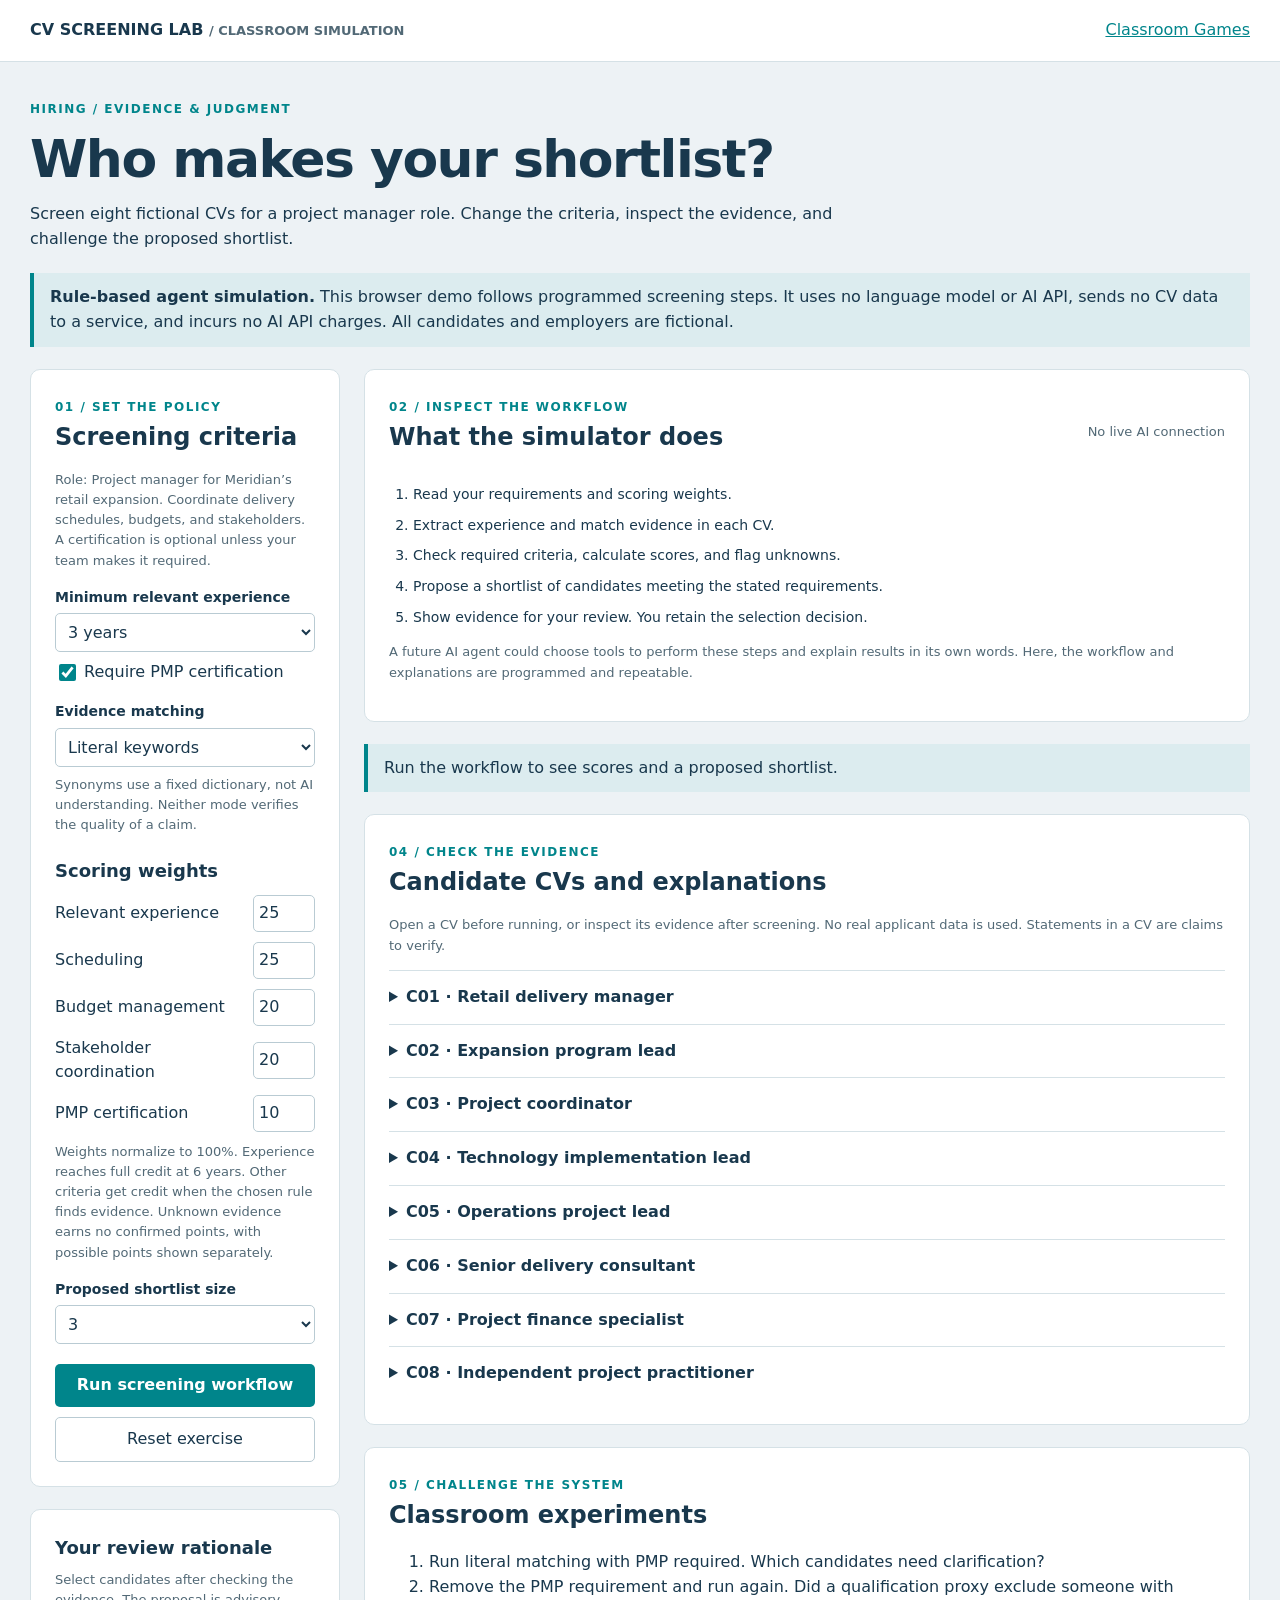
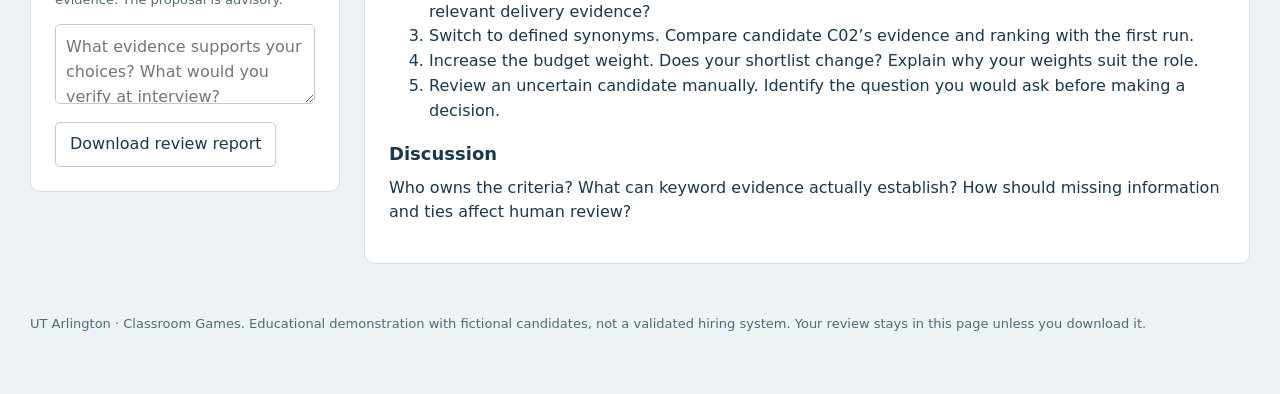
==== games/cv-screening-lab/index.html @ da21f82f "Add CV Screening Lab classroom simulation" ====
<!doctype html><html lang="en"><head><meta charset="utf-8"><meta name="viewport" content="width=device-width,initial-scale=1"><title>CV Screening Lab | Classroom Games</title><style>
:root{--ink:#19384d;--teal:#00858b;--muted:#526976;--line:#d5e1e6}*{box-sizing:border-box}body{margin:0;background:#edf2f5;color:var(--ink);font:16px/1.55 system-ui,sans-serif}header{background:white;border-bottom:1px solid var(--line);padding:18px max(24px,calc((100vw - 1220px)/2));display:flex;justify-content:space-between;gap:16px}a{color:var(--teal)}main{max-width:1268px;margin:auto;padding:34px 24px 60px}h1{font-size:clamp(32px,5vw,52px);line-height:1.1;margin:10px 0 14px;letter-spacing:-1.5px}h2{font-size:24px;margin:0 0 14px}h3{margin:0 0 6px;font-size:18px}p{margin:8px 0 14px}.eyebrow{font-size:12px;text-transform:uppercase;letter-spacing:1.5px;color:var(--teal);font-weight:700}.intro{max-width:860px}.notice{padding:12px 16px;background:#dcecef;border-left:4px solid var(--teal);margin:22px 0}.layout{display:grid;grid-template-columns:310px 1fr;gap:24px;align-items:start}.panel{background:white;border:1px solid var(--line);border-radius:10px;padding:24px;margin-bottom:22px}.small{font-size:13px;color:var(--muted)}label.field{display:block;font-weight:600;font-size:14px;margin:16px 0 5px}input[type=number],select{width:100%;font:inherit;padding:8px;border:1px solid #b9cbd3;border-radius:5px;color:var(--ink);background:white}input[type=checkbox]{accent-color:var(--teal);width:17px;height:17px;vertical-align:middle}.weight{display:grid;grid-template-columns:1fr 62px;gap:10px;align-items:center;margin:10px 0}.weight input{padding:5px}button{font:inherit;cursor:pointer;border:1px solid #b9cbd3;padding:9px 14px;border-radius:5px;background:white;color:var(--ink)}button.primary{background:var(--teal);color:white;border:0;font-weight:600;width:100%;margin-top:20px}button:focus-visible,a:focus-visible,input:focus-visible,select:focus-visible,summary:focus-visible{outline:3px solid #ce8800;outline-offset:3px}.row{display:flex;gap:10px;align-items:center;justify-content:space-between;flex-wrap:wrap}.metrics{display:flex;gap:25px;flex-wrap:wrap;padding:12px 0}.metrics b{font-size:25px;display:block}.scroll{overflow:auto}table{border-collapse:collapse;width:100%;font-size:14px}th,td{padding:11px 9px;text-align:left;border-bottom:1px solid var(--line);vertical-align:top}th{font-size:12px;color:var(--muted)}tr.proposed{background:#edf7f5}code{background:#eff3f5;padding:2px 4px}.status{font-weight:650}.trace{padding-left:24px;font-size:14px}.trace li{margin:9px 0}details{border-top:1px solid var(--line);padding:14px 0}summary{cursor:pointer;font-weight:600}.cv{white-space:pre-wrap;background:#f5f7f8;padding:14px;font-size:14px;line-height:1.7;border-radius:5px}.evidence{border-left:3px solid var(--teal);padding-left:12px;margin:14px 0}.error{color:#9f3026}textarea{width:100%;min-height:80px;padding:10px;font:inherit;border:1px solid #b9cbd3;border-radius:5px}.muted{color:var(--muted)}[hidden]{display:none!important}footer{color:var(--muted);font-size:13px;margin-top:28px}@media(max-width:850px){.layout{grid-template-columns:1fr}header{font-size:14px}.panel{padding:18px}}
</style></head><body><header><strong>CV SCREENING LAB <span class="small"> / CLASSROOM SIMULATION</span></strong><a href="../../games.html">Classroom Games</a></header><main><div class="intro"><span class="eyebrow">Hiring / Evidence &amp; judgment</span><h1>Who makes your shortlist?</h1><p>Screen eight fictional CVs for a project manager role. Change the criteria, inspect the evidence, and challenge the proposed shortlist.</p></div><div class="notice"><strong>Rule-based agent simulation.</strong> This browser demo follows programmed screening steps. It uses no language model or AI API, sends no CV data to a service, and incurs no AI API charges. All candidates and employers are fictional.</div><div class="layout"><aside><section class="panel"><span class="eyebrow">01 / Set the policy</span><h2>Screening criteria</h2><p class="small">Role: Project manager for Meridian’s retail expansion. Coordinate delivery schedules, budgets, and stakeholders. A certification is optional unless your team makes it required.</p><label class="field" for="minimum">Minimum relevant experience</label><select id="minimum"><option value="0">No minimum</option><option value="2">2 years</option><option value="3" selected>3 years</option><option value="5">5 years</option></select><p><label><input id="require" type="checkbox" checked> Require PMP certification</label></p><label class="field" for="mode">Evidence matching</label><select id="mode"><option value="literal">Literal keywords</option><option value="expanded">Keywords + defined synonyms</option></select><p class="small">Synonyms use a fixed dictionary, not AI understanding. Neither mode verifies the quality of a claim.</p><h3 style="margin-top:22px">Scoring weights</h3><div id="weights"></div><p class="small">Weights normalize to 100%. Experience reaches full credit at 6 years. Other criteria get credit when the chosen rule finds evidence. Unknown evidence earns no confirmed points, with possible points shown separately.</p><label class="field" for="limit">Proposed shortlist size</label><select id="limit"><option>2</option><option selected>3</option><option>4</option></select><button id="run" class="primary">Run screening workflow</button><button id="reset" style="width:100%;margin-top:10px">Reset exercise</button><p id="error" class="error" role="alert" hidden></p></section><section class="panel"><h3>Your review rationale</h3><p class="small">Select candidates after checking the evidence. The proposal is advisory.</p><textarea id="rationale" aria-label="Team review rationale" placeholder="What evidence supports your choices? What would you verify at interview?"></textarea><button id="export" style="margin-top:10px" disabled>Download review report</button></section></aside><div><section class="panel"><div class="row"><div><span class="eyebrow">02 / Inspect the workflow</span><h2>What the simulator does</h2></div><span class="small">No live AI connection</span></div><ol class="trace"><li>Read your requirements and scoring weights.</li><li>Extract experience and match evidence in each CV.</li><li>Check required criteria, calculate scores, and flag unknowns.</li><li>Propose a shortlist of candidates meeting the stated requirements.</li><li>Show evidence for your review. You retain the selection decision.</li></ol><p class="small">A future AI agent could choose tools to perform these steps and explain results in its own words. Here, the workflow and explanations are programmed and repeatable.</p></section><p id="pending" class="notice" role="status">Run the workflow to see scores and a proposed shortlist.</p><section id="results" class="panel" hidden aria-labelledby="result-heading"><div class="row"><div><span class="eyebrow">03 / Review the proposal</span><h2 id="result-heading">Screening results</h2></div><span id="review-count" class="small"></span></div><div id="metrics" class="metrics"></div><p id="comparison" class="small"></p><p class="small">Score is a rule-based evidence measure, not a hiring probability. The range shows confirmed score to possible score if unknown criteria receive full credit. Candidates needing clarification stay outside the automatic proposal.</p><div class="scroll"><table><thead><tr><th>Rank</th><th>Candidate</th><th>Score / possible</th><th>Requirement check</th><th>Proposal</th><th>Your review</th></tr></thead><tbody id="ranking"></tbody></table></div><details><summary>See this run’s tool activity and scoring rules</summary><ol id="activity" class="trace"></ol><p class="small">Confirmed score = 100 × sum(weight × criterion credit) / total weight. Experience credit = min(years / 6, 1). Each evidenced skill or certification has credit 1. Explicitly absent criteria have credit 0. Unstated criteria remain unknown. Equal scores share a rank. A candidate ID breaks ties only when a fixed shortlist size requires it; review that boundary.</p></details></section><section class="panel"><span class="eyebrow">04 / Check the evidence</span><h2>Candidate CVs and explanations</h2><p class="small">Open a CV before running, or inspect its evidence after screening. No real applicant data is used. Statements in a CV are claims to verify.</p><div id="candidates"></div></section><section class="panel"><span class="eyebrow">05 / Challenge the system</span><h2>Classroom experiments</h2><ol><li>Run literal matching with PMP required. Which candidates need clarification?</li><li>Remove the PMP requirement and run again. Did a qualification proxy exclude someone with relevant delivery evidence?</li><li>Switch to defined synonyms. Compare candidate C02’s evidence and ranking with the first run.</li><li>Increase the budget weight. Does your shortlist change? Explain why your weights suit the role.</li><li>Review an uncertain candidate manually. Identify the question you would ask before making a decision.</li></ol><h3>Discussion</h3><p>Who owns the criteria? What can keyword evidence actually establish? How should missing information and ties affect human review?</p></section></div></div><footer>UT Arlington · Classroom Games. Educational demonstration with fictional candidates, not a validated hiring system. Your review stays in this page unless you download it.</footer></main><script>
const definitions=[['experience','Relevant experience',25],['schedule','Scheduling',25],['budget','Budget management',20],['stakeholders','Stakeholder coordination',20],['certification','PMP certification',10]];
const cvs=[
{id:'C01',title:'Retail delivery manager',text:'Relevant project management experience: 5 years.\nLed three store openings with milestone schedules and risk registers.\nManaged a SGD 900,000 budget and tracked forecast variance.\nCoordinated stakeholders across landlords, contractors, and store teams.\nCertification: PMP.'},
{id:'C02',title:'Expansion program lead',text:'Relevant project management experience: 7 years.\nSequenced work packages, managed dependencies, and tracked opening dates for six sites.\nControlled expenditure against funding limits and investigated cost deviations.\nAligned suppliers, landlords, and operations leaders through weekly delivery reviews.\nCertification: none.'},
{id:'C03',title:'Project coordinator',text:'Relevant project management experience: 2 years.\nMaintained project schedules and escalated late milestones to the project manager.\nUpdated budget reports using approved invoices.\nPrepared stakeholder meeting agendas and action logs.\nCertification: PMP.'},
{id:'C04',title:'Technology implementation lead',text:'Relevant project management experience: 6 years.\nOwned deployment schedules and dependencies for a POS rollout.\nCoordinated stakeholders in IT and store operations.\nResume includes no statement about budget ownership or certification.'},
{id:'C05',title:'Operations project lead',text:'Relevant project management experience: 4 years.\nManaged schedules for warehouse transitions and two store refurbishments.\nOwned a SGD 500,000 budget and monthly forecast reviews.\nCoordinated stakeholders across vendors and retail operations.\nCertification: none.'},
{id:'C06',title:'Senior delivery consultant',text:'Relevant project management experience: 8 years.\nBuilt project schedules with milestones for four refurbishment projects.\nManaged budget forecasts and negotiated scope changes with the sponsor.\nLed stakeholder workshops to resolve delivery conflicts.\nCertification: PMP.'},
{id:'C07',title:'Project finance specialist',text:'Relevant project management experience: 5 years.\nManaged project budget forecasts and contingency drawdowns for a retail expansion.\nPrepared stakeholder reports for sponsors and finance leaders.\nResume includes no example of planning activity sequences or delivery dates.\nCertification: PMP.'},
{id:'C08',title:'Independent project practitioner',text:'Relevant project management experience: not stated.\nBuilt delivery schedules for two store openings.\nManaged budget changes and supplier invoices.\nCoordinated stakeholders through weekly site reviews.\nCertification: none.'}
];
const dictionary={schedule:{literal:/\b(schedules?|scheduling)\b/i,expanded:/\b(schedules?|scheduling|sequenced|dependencies|opening dates)\b/i},budget:{literal:/\bbudget\b/i,expanded:/\b(budget|expenditure|funding limits|cost deviations)\b/i},stakeholders:{literal:/\bstakeholders?\b/i,expanded:/\b(stakeholders?|aligned suppliers|operations leaders)\b/i}};
function extract(cv,mode){const lines=cv.text.split('\n');const years=/experience: (\d+) years/.exec(lines[0]);const f={experience:{credit:years?Math.min(Number(years[1])/6,1):0,unknown:!years,evidence:lines[0],years:years?Number(years[1]):null}};for(const key of ['schedule','budget','stakeholders']){const evidence=lines.filter(l=>!l.startsWith('Resume includes')&&dictionary[key][mode].test(l));f[key]={credit:evidence.length?1:0,unknown:!evidence.length,evidence:evidence.join(' ')||'No matching claim found. This is unknown, not proof of absence.'};}const cert=lines.find(l=>l.startsWith('Certification:'));f.certification={credit:cert&&/\bPMP\b/.test(cert)?1:0,unknown:!cert,evidence:cert||'Certification is not stated.'};return f;}
function screen(policy){const total=Object.values(policy.weights).reduce((a,b)=>a+b,0);if(total<=0)throw Error('Set at least one scoring weight above zero.');const rows=cvs.map(cv=>{const fields=extract(cv,policy.mode);let score=0,possible=0;for(const [k] of definitions){score+=policy.weights[k]*fields[k].credit;possible+=policy.weights[k]*(fields[k].unknown?1:fields[k].credit);}const issues=[],unknown=[];if(policy.minimum>0){if(fields.experience.years===null)unknown.push('experience not stated');else if(fields.experience.years<policy.minimum)issues.push('below experience minimum');}if(policy.require){if(fields.certification.unknown)unknown.push('certification not stated');else if(!fields.certification.credit)issues.push('PMP absent');}return {...cv,fields,score:100*score/total,possible:100*possible/total,status:issues.length?'Does not meet stated requirements':unknown.length?'Clarification needed':'Meets stated requirements',reason:[...issues,...unknown].join('; '),proposed:false};}).sort((a,b)=>b.score-a.score||a.id.localeCompare(b.id));let taken=0;for(let i=0;i<rows.length;i++){rows[i].rank=i&&Math.abs(rows[i].score-rows[i-1].score)<1e-8?rows[i-1].rank:i+1;if(rows[i].status==='Meets stated requirements'&&taken<policy.limit){rows[i].proposed=true;taken++;}}return rows;}
// UI initialization
const $=id=>document.getElementById(id),esc=s=>String(s).replace(/[&<>"']/g,c=>({'&':'&amp;','<':'&lt;','>':'&gt;','"':'&quot;',"'":'&#39;'}[c]));let last=null,prior=null;const selected=new Set();
$('weights').innerHTML=definitions.map(([k,label,w])=>`<label class="weight">${label}<input aria-label="${label} weight" id="w-${k}" type="number" min="0" max="100" value="${w}"></label>`).join('');
function policy(){return {minimum:Number($('minimum').value),require:$('require').checked,mode:$('mode').value,limit:Number($('limit').value),weights:Object.fromEntries(definitions.map(([k])=>[k,Number($('w-'+k).value)]))};}
function reviewCount(){$('review-count').textContent=selected.size+' selected for your review';}
function candidateView(rows){$('candidates').innerHTML=cvs.map(cv=>{const r=rows?.find(r=>r.id===cv.id);return `<details id="cv-${cv.id}"><summary>${cv.id} · ${esc(cv.title)}${r?' · '+r.score.toFixed(1)+' confirmed points':''}</summary><div class="cv" id="source-${cv.id}">${esc(cv.text)}</div>${r?`<p><strong>${esc(r.status)}.</strong> ${esc(r.reason)} ${r.proposed?'Proposed for review under the current rules.':''}</p>${definitions.map(([k,label])=>`<div class="evidence"><strong>${label}: ${r.fields[k].unknown?'unknown':r.fields[k].credit?'evidenced':'explicitly absent'}</strong> · ${(100*last.policy.weights[k]*r.fields[k].credit/Object.values(last.policy.weights).reduce((a,b)=>a+b,0)).toFixed(1)} points<br>${esc(r.fields[k].evidence)} <a href="#source-${cv.id}">See full CV above</a></div>`).join('')}`:'<p class="small">Run screening to see matched evidence and score contributions.</p>'}</details>`;}).join('');}
function dirty(){if(last){$('results').hidden=true;$('pending').hidden=false;$('pending').textContent='Criteria changed. Run the workflow again to replace the previous results.';$('export').disabled=true;candidateView(null);} }
document.querySelectorAll('aside select,aside input').forEach(el=>el.addEventListener('change',dirty));
$('run').addEventListener('click',()=>{try{const p=policy();if(Object.values(p.weights).some(v=>!Number.isFinite(v)||v<0||v>100))throw Error('Each weight must be between 0 and 100.');const rows=screen(p);prior=last;last={policy:p,rows};selected.clear();$('error').hidden=true;$('pending').hidden=true;$('results').hidden=false;const proposed=rows.filter(r=>r.proposed);$('metrics').innerHTML=`<div><b>8</b>fictional CVs</div><div><b>${proposed.length}</b>proposed for review</div><div><b>${rows.filter(r=>r.status==='Clarification needed').length}</b>need requirement clarification</div>`;$('ranking').innerHTML=rows.map(r=>`<tr class="${r.proposed?'proposed':''}"><td>${r.rank}</td><td><a href="#cv-${r.id}" data-open="${r.id}">${r.id}</a><br>${esc(r.title)}</td><td>${r.score.toFixed(1)} / ${r.possible.toFixed(1)}</td><td>${esc(r.status)}${r.reason?'<br><span class="small">'+esc(r.reason)+'</span>':''}</td><td>${r.proposed?'Proposed':'Review manually'}</td><td><input type="checkbox" data-review="${r.id}" aria-label="Select ${r.id} for human review"></td></tr>`).join('');const oldIds=prior?.rows.filter(r=>r.proposed).map(r=>r.id)||[];const ids=proposed.map(r=>r.id);$('comparison').textContent=prior?'Previous proposal: '+(oldIds.join(', ')||'none')+'. Current proposal: '+(ids.join(', ')||'none')+'. Compare scores and evidence before accepting the change.':'This is your first run. Change one criterion and run again to compare proposals.';$('activity').innerHTML=`<li>read_policy: minimum ${p.minimum} years, PMP ${p.require?'required':'optional'}, ${p.mode==='literal'?'literal keywords':'defined synonyms'}, weights totaling ${Object.values(p.weights).reduce((a,b)=>a+b,0)}.</li><li>extract_evidence: examined 8 fictional CVs using fixed text rules.</li><li>check_requirements: ${rows.filter(r=>r.status==='Meets stated requirements').length} meet requirements; ${rows.filter(r=>r.status==='Clarification needed').length} need clarification; ${rows.filter(r=>r.status==='Does not meet stated requirements').length} do not meet requirements.</li><li>score_candidates: calculated confirmed and possible scores from your normalized weights.</li><li>propose_shortlist: ${ids.join(', ')||'none'}. Ties share a score rank; candidate ID sets order at the shortlist boundary.</li><li>request_human_review: inspect claims, investigate unknowns, and record your own rationale.</li>`;candidateView(rows);reviewCount();$('export').disabled=false;}catch(e){$('error').hidden=false;$('error').textContent=e.message;}});
$('ranking').addEventListener('click',e=>{const id=e.target.dataset.open;if(id)$('cv-'+id).open=true;});
$('ranking').addEventListener('change',e=>{const id=e.target.dataset.review;if(id){if(e.target.checked)selected.add(id);else selected.delete(id);reviewCount();}});
$('reset').addEventListener('click',()=>{last=null;prior=null;selected.clear();$('minimum').value='3';$('require').checked=true;$('mode').value='literal';$('limit').value='3';definitions.forEach(([k,,w])=>$('w-'+k).value=w);$('rationale').value='';$('results').hidden=true;$('pending').hidden=false;$('pending').textContent='Run the workflow to see scores and a proposed shortlist.';$('error').hidden=true;$('export').disabled=true;candidateView(null);});
$('export').addEventListener('click',()=>{if(!last)return;const report={exercise:'CV Screening Lab — fictional classroom data',policy:last.policy,proposed:last.rows.filter(r=>r.proposed).map(r=>r.id),humanReview:[...selected],rationale:$('rationale').value,results:last.rows.map(({id,score,possible,status,reason})=>({id,score,possible,status,reason}))};const blob=new Blob([JSON.stringify(report,null,2)],{type:'application/json'}),url=URL.createObjectURL(blob),a=document.createElement('a');a.href=url;a.download='cv-screening-classroom-review.json';a.click();setTimeout(()=>URL.revokeObjectURL(url),1000);});candidateView(null);
</script></body></html>
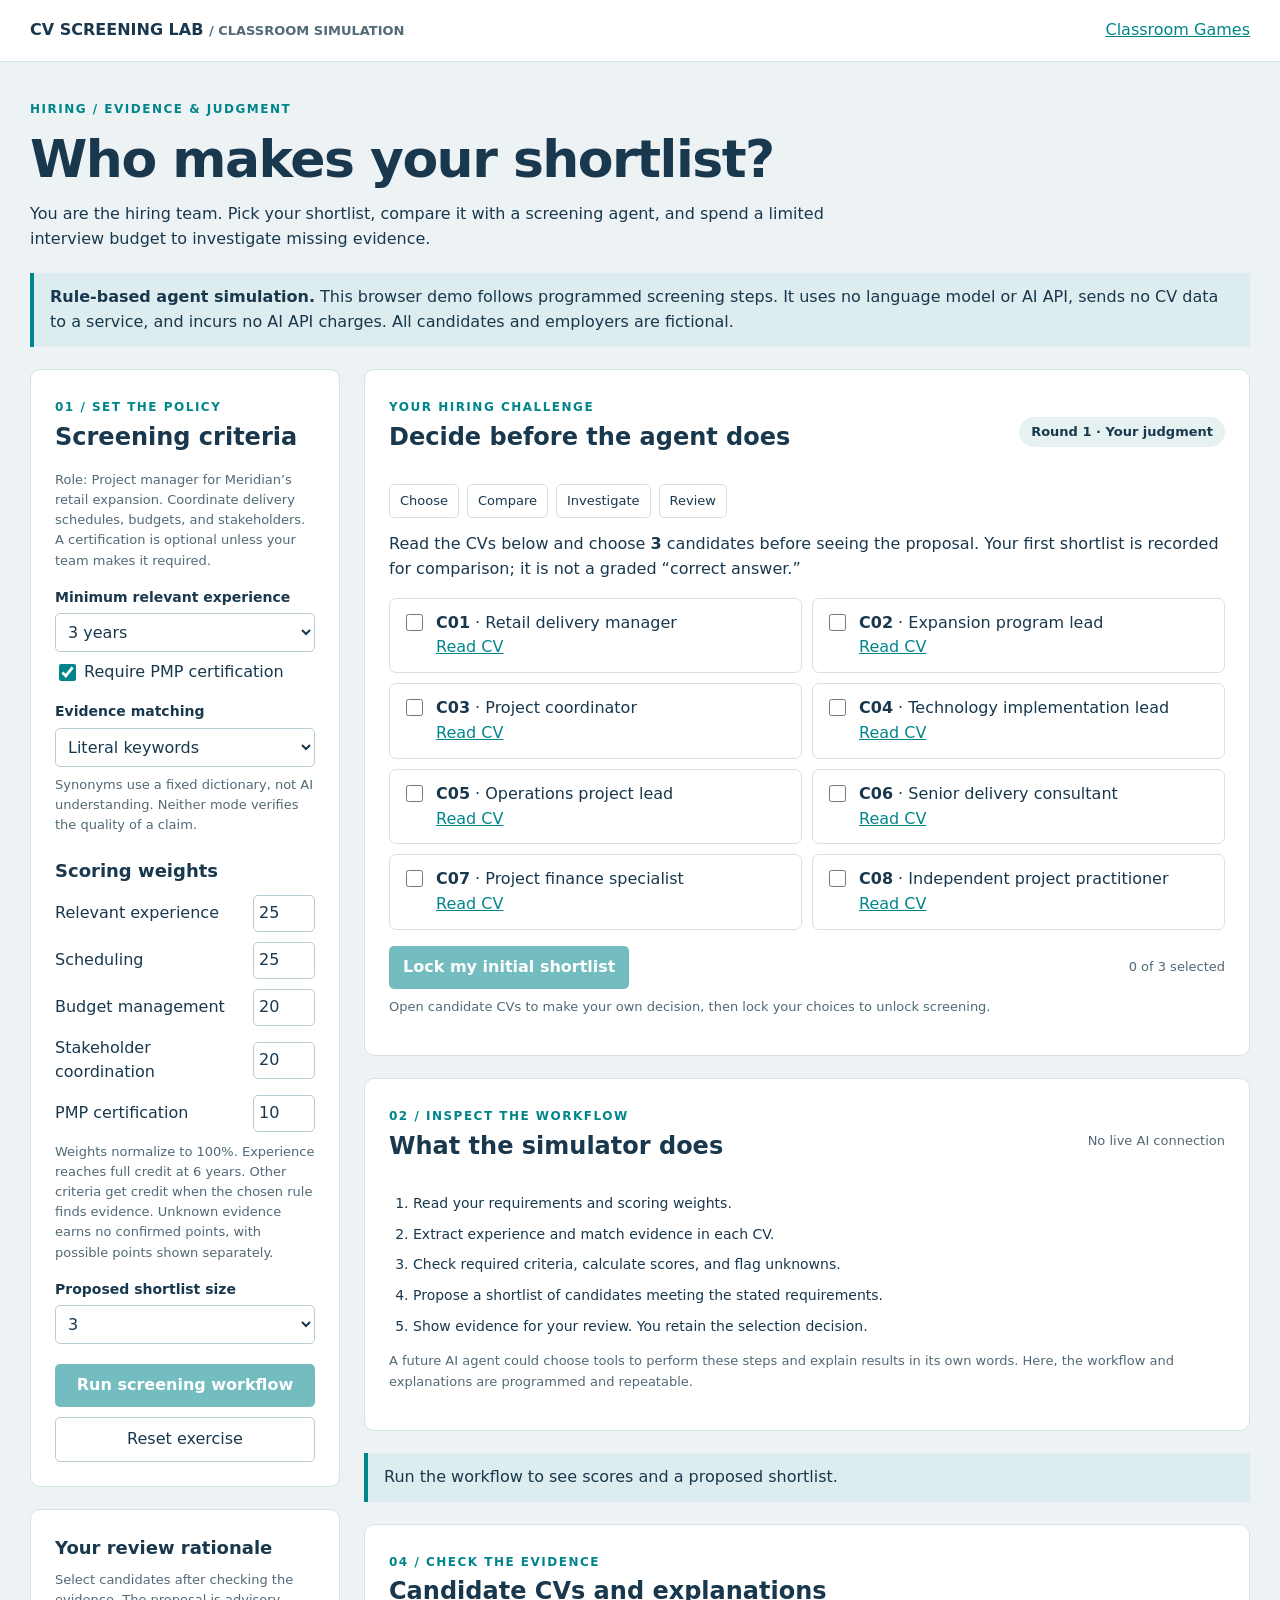
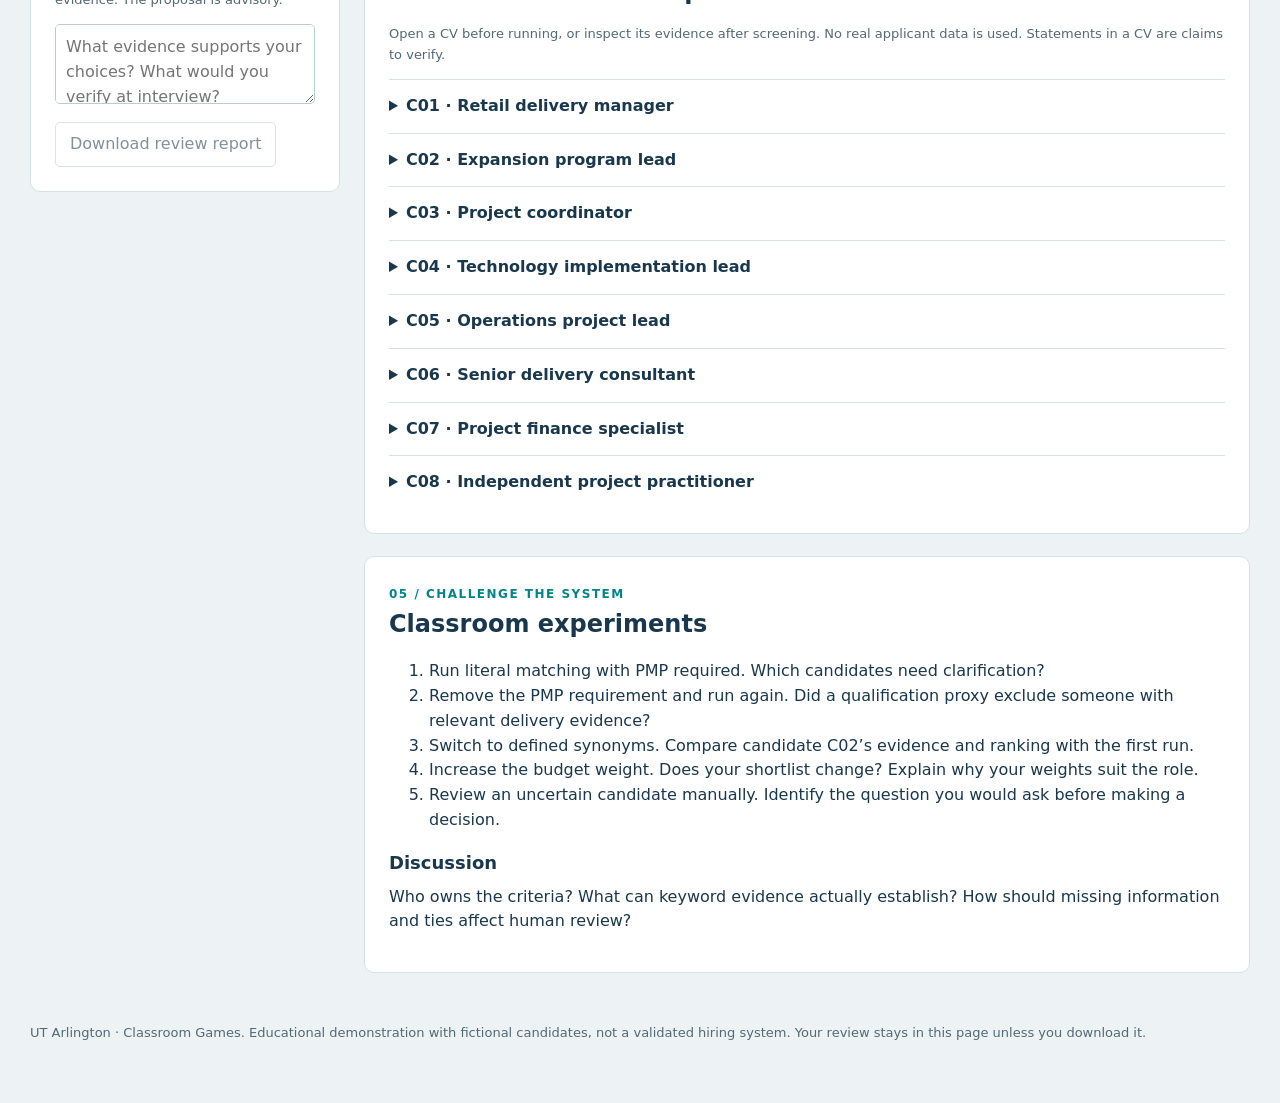
==== commit 7c7eb0c2: "Make CV Screening Lab an interactive hiring challenge" ====
--- a/games/cv-screening-lab/index.html
+++ b/games/cv-screening-lab/index.html
@@ -1,6 +1,6 @@
 <!doctype html><html lang="en"><head><meta charset="utf-8"><meta name="viewport" content="width=device-width,initial-scale=1"><title>CV Screening Lab | Classroom Games</title><style>
 :root{--ink:#19384d;--teal:#00858b;--muted:#526976;--line:#d5e1e6}*{box-sizing:border-box}body{margin:0;background:#edf2f5;color:var(--ink);font:16px/1.55 system-ui,sans-serif}header{background:white;border-bottom:1px solid var(--line);padding:18px max(24px,calc((100vw - 1220px)/2));display:flex;justify-content:space-between;gap:16px}a{color:var(--teal)}main{max-width:1268px;margin:auto;padding:34px 24px 60px}h1{font-size:clamp(32px,5vw,52px);line-height:1.1;margin:10px 0 14px;letter-spacing:-1.5px}h2{font-size:24px;margin:0 0 14px}h3{margin:0 0 6px;font-size:18px}p{margin:8px 0 14px}.eyebrow{font-size:12px;text-transform:uppercase;letter-spacing:1.5px;color:var(--teal);font-weight:700}.intro{max-width:860px}.notice{padding:12px 16px;background:#dcecef;border-left:4px solid var(--teal);margin:22px 0}.layout{display:grid;grid-template-columns:310px 1fr;gap:24px;align-items:start}.panel{background:white;border:1px solid var(--line);border-radius:10px;padding:24px;margin-bottom:22px}.small{font-size:13px;color:var(--muted)}label.field{display:block;font-weight:600;font-size:14px;margin:16px 0 5px}input[type=number],select{width:100%;font:inherit;padding:8px;border:1px solid #b9cbd3;border-radius:5px;color:var(--ink);background:white}input[type=checkbox]{accent-color:var(--teal);width:17px;height:17px;vertical-align:middle}.weight{display:grid;grid-template-columns:1fr 62px;gap:10px;align-items:center;margin:10px 0}.weight input{padding:5px}button{font:inherit;cursor:pointer;border:1px solid #b9cbd3;padding:9px 14px;border-radius:5px;background:white;color:var(--ink)}button.primary{background:var(--teal);color:white;border:0;font-weight:600;width:100%;margin-top:20px}button:focus-visible,a:focus-visible,input:focus-visible,select:focus-visible,summary:focus-visible{outline:3px solid #ce8800;outline-offset:3px}.row{display:flex;gap:10px;align-items:center;justify-content:space-between;flex-wrap:wrap}.metrics{display:flex;gap:25px;flex-wrap:wrap;padding:12px 0}.metrics b{font-size:25px;display:block}.scroll{overflow:auto}table{border-collapse:collapse;width:100%;font-size:14px}th,td{padding:11px 9px;text-align:left;border-bottom:1px solid var(--line);vertical-align:top}th{font-size:12px;color:var(--muted)}tr.proposed{background:#edf7f5}code{background:#eff3f5;padding:2px 4px}.status{font-weight:650}.trace{padding-left:24px;font-size:14px}.trace li{margin:9px 0}details{border-top:1px solid var(--line);padding:14px 0}summary{cursor:pointer;font-weight:600}.cv{white-space:pre-wrap;background:#f5f7f8;padding:14px;font-size:14px;line-height:1.7;border-radius:5px}.evidence{border-left:3px solid var(--teal);padding-left:12px;margin:14px 0}.error{color:#9f3026}textarea{width:100%;min-height:80px;padding:10px;font:inherit;border:1px solid #b9cbd3;border-radius:5px}.muted{color:var(--muted)}[hidden]{display:none!important}footer{color:var(--muted);font-size:13px;margin-top:28px}@media(max-width:850px){.layout{grid-template-columns:1fr}header{font-size:14px}.panel{padding:18px}}
-</style></head><body><header><strong>CV SCREENING LAB <span class="small"> / CLASSROOM SIMULATION</span></strong><a href="../../games.html">Classroom Games</a></header><main><div class="intro"><span class="eyebrow">Hiring / Evidence &amp; judgment</span><h1>Who makes your shortlist?</h1><p>Screen eight fictional CVs for a project manager role. Change the criteria, inspect the evidence, and challenge the proposed shortlist.</p></div><div class="notice"><strong>Rule-based agent simulation.</strong> This browser demo follows programmed screening steps. It uses no language model or AI API, sends no CV data to a service, and incurs no AI API charges. All candidates and employers are fictional.</div><div class="layout"><aside><section class="panel"><span class="eyebrow">01 / Set the policy</span><h2>Screening criteria</h2><p class="small">Role: Project manager for Meridian’s retail expansion. Coordinate delivery schedules, budgets, and stakeholders. A certification is optional unless your team makes it required.</p><label class="field" for="minimum">Minimum relevant experience</label><select id="minimum"><option value="0">No minimum</option><option value="2">2 years</option><option value="3" selected>3 years</option><option value="5">5 years</option></select><p><label><input id="require" type="checkbox" checked> Require PMP certification</label></p><label class="field" for="mode">Evidence matching</label><select id="mode"><option value="literal">Literal keywords</option><option value="expanded">Keywords + defined synonyms</option></select><p class="small">Synonyms use a fixed dictionary, not AI understanding. Neither mode verifies the quality of a claim.</p><h3 style="margin-top:22px">Scoring weights</h3><div id="weights"></div><p class="small">Weights normalize to 100%. Experience reaches full credit at 6 years. Other criteria get credit when the chosen rule finds evidence. Unknown evidence earns no confirmed points, with possible points shown separately.</p><label class="field" for="limit">Proposed shortlist size</label><select id="limit"><option>2</option><option selected>3</option><option>4</option></select><button id="run" class="primary">Run screening workflow</button><button id="reset" style="width:100%;margin-top:10px">Reset exercise</button><p id="error" class="error" role="alert" hidden></p></section><section class="panel"><h3>Your review rationale</h3><p class="small">Select candidates after checking the evidence. The proposal is advisory.</p><textarea id="rationale" aria-label="Team review rationale" placeholder="What evidence supports your choices? What would you verify at interview?"></textarea><button id="export" style="margin-top:10px" disabled>Download review report</button></section></aside><div><section class="panel"><div class="row"><div><span class="eyebrow">02 / Inspect the workflow</span><h2>What the simulator does</h2></div><span class="small">No live AI connection</span></div><ol class="trace"><li>Read your requirements and scoring weights.</li><li>Extract experience and match evidence in each CV.</li><li>Check required criteria, calculate scores, and flag unknowns.</li><li>Propose a shortlist of candidates meeting the stated requirements.</li><li>Show evidence for your review. You retain the selection decision.</li></ol><p class="small">A future AI agent could choose tools to perform these steps and explain results in its own words. Here, the workflow and explanations are programmed and repeatable.</p></section><p id="pending" class="notice" role="status">Run the workflow to see scores and a proposed shortlist.</p><section id="results" class="panel" hidden aria-labelledby="result-heading"><div class="row"><div><span class="eyebrow">03 / Review the proposal</span><h2 id="result-heading">Screening results</h2></div><span id="review-count" class="small"></span></div><div id="metrics" class="metrics"></div><p id="comparison" class="small"></p><p class="small">Score is a rule-based evidence measure, not a hiring probability. The range shows confirmed score to possible score if unknown criteria receive full credit. Candidates needing clarification stay outside the automatic proposal.</p><div class="scroll"><table><thead><tr><th>Rank</th><th>Candidate</th><th>Score / possible</th><th>Requirement check</th><th>Proposal</th><th>Your review</th></tr></thead><tbody id="ranking"></tbody></table></div><details><summary>See this run’s tool activity and scoring rules</summary><ol id="activity" class="trace"></ol><p class="small">Confirmed score = 100 × sum(weight × criterion credit) / total weight. Experience credit = min(years / 6, 1). Each evidenced skill or certification has credit 1. Explicitly absent criteria have credit 0. Unstated criteria remain unknown. Equal scores share a rank. A candidate ID breaks ties only when a fixed shortlist size requires it; review that boundary.</p></details></section><section class="panel"><span class="eyebrow">04 / Check the evidence</span><h2>Candidate CVs and explanations</h2><p class="small">Open a CV before running, or inspect its evidence after screening. No real applicant data is used. Statements in a CV are claims to verify.</p><div id="candidates"></div></section><section class="panel"><span class="eyebrow">05 / Challenge the system</span><h2>Classroom experiments</h2><ol><li>Run literal matching with PMP required. Which candidates need clarification?</li><li>Remove the PMP requirement and run again. Did a qualification proxy exclude someone with relevant delivery evidence?</li><li>Switch to defined synonyms. Compare candidate C02’s evidence and ranking with the first run.</li><li>Increase the budget weight. Does your shortlist change? Explain why your weights suit the role.</li><li>Review an uncertain candidate manually. Identify the question you would ask before making a decision.</li></ol><h3>Discussion</h3><p>Who owns the criteria? What can keyword evidence actually establish? How should missing information and ties affect human review?</p></section></div></div><footer>UT Arlington · Classroom Games. Educational demonstration with fictional candidates, not a validated hiring system. Your review stays in this page unless you download it.</footer></main><script>
+.choices{display:grid;grid-template-columns:repeat(2,minmax(0,1fr));gap:10px;margin:16px 0}.choice{border:1px solid var(--line);border-radius:7px;padding:12px;display:flex;gap:10px;align-items:start}.choice:has(input:checked){background:#edf7f5;border-color:var(--teal)}.phase{display:inline-block;background:#e6f2f2;border-radius:20px;padding:5px 12px;font-size:13px;font-weight:700}.interview-grid{display:grid;gap:10px;margin-top:14px}.interview-item{background:#f5f7f8;padding:14px;border-radius:7px}.answer{border-left:3px solid #ce8800;padding-left:12px;margin-top:10px}.scenario-buttons{display:flex;flex-wrap:wrap;gap:8px;margin:14px 0}button:disabled{cursor:default;opacity:.55}.progress{display:flex;gap:8px;flex-wrap:wrap;margin:14px 0}.progress span{padding:6px 10px;border:1px solid var(--line);border-radius:5px;font-size:13px}.progress .done{background:#dcecef;border-color:var(--teal)}@media(max-width:550px){.choices{grid-template-columns:1fr}}</style></head><body><header><strong>CV SCREENING LAB <span class="small"> / CLASSROOM SIMULATION</span></strong><a href="../../games.html">Classroom Games</a></header><main><div class="intro"><span class="eyebrow">Hiring / Evidence &amp; judgment</span><h1>Who makes your shortlist?</h1><p>You are the hiring team. Pick your shortlist, compare it with a screening agent, and spend a limited interview budget to investigate missing evidence.</p></div><div class="notice"><strong>Rule-based agent simulation.</strong> This browser demo follows programmed screening steps. It uses no language model or AI API, sends no CV data to a service, and incurs no AI API charges. All candidates and employers are fictional.</div><div class="layout"><aside><section class="panel"><span class="eyebrow">01 / Set the policy</span><h2>Screening criteria</h2><p class="small">Role: Project manager for Meridian’s retail expansion. Coordinate delivery schedules, budgets, and stakeholders. A certification is optional unless your team makes it required.</p><label class="field" for="minimum">Minimum relevant experience</label><select id="minimum"><option value="0">No minimum</option><option value="2">2 years</option><option value="3" selected>3 years</option><option value="5">5 years</option></select><p><label><input id="require" type="checkbox" checked> Require PMP certification</label></p><label class="field" for="mode">Evidence matching</label><select id="mode"><option value="literal">Literal keywords</option><option value="expanded">Keywords + defined synonyms</option></select><p class="small">Synonyms use a fixed dictionary, not AI understanding. Neither mode verifies the quality of a claim.</p><h3 style="margin-top:22px">Scoring weights</h3><div id="weights"></div><p class="small">Weights normalize to 100%. Experience reaches full credit at 6 years. Other criteria get credit when the chosen rule finds evidence. Unknown evidence earns no confirmed points, with possible points shown separately.</p><label class="field" for="limit">Proposed shortlist size</label><select id="limit"><option>2</option><option selected>3</option><option>4</option></select><button id="run" class="primary">Run screening workflow</button><button id="reset" style="width:100%;margin-top:10px">Reset exercise</button><p id="error" class="error" role="alert" hidden></p></section><section class="panel"><h3>Your review rationale</h3><p class="small">Select candidates after checking the evidence. The proposal is advisory.</p><textarea id="rationale" aria-label="Team review rationale" placeholder="What evidence supports your choices? What would you verify at interview?"></textarea><button id="export" style="margin-top:10px" disabled>Download review report</button></section></aside><div><section class="panel" id="challenge"><div class="row"><div><span class="eyebrow">Your hiring challenge</span><h2>Decide before the agent does</h2></div><span class="phase" id="phase">Round 1 · Your judgment</span></div><div class="progress" id="progress" aria-label="Challenge progress"></div><p>Read the CVs below and choose <strong id="pick-target">3</strong> candidates before seeing the proposal. Your first shortlist is recorded for comparison; it is not a graded “correct answer.”</p><div class="choices" id="first-picks"></div><div class="row"><button class="primary" id="lock" style="width:auto;margin:0">Lock my initial shortlist</button><span id="pick-count" class="small" role="status"></span></div><p id="challenge-message" class="small" role="status"></p><div id="interviews" hidden><hr style="border:0;border-top:1px solid var(--line);margin:22px 0"><div class="row"><h3>Investigate the unknowns</h3><strong id="budget-left"></strong></div><p class="small">You have 3 interview tokens. Each question costs one token and reveals a scripted fictional response. Responses may support a claim or reveal a limitation. Run screening again after a question to incorporate new evidence.</p><div id="questions" class="interview-grid"></div><h3 style="margin-top:22px">Sponsor challenge</h3><p class="small">Try a change in priorities and defend your decision. Each button updates the criteria; run the workflow to see the effect.</p><div class="scenario-buttons"><button id="scenario-delivery">Experienced delivery team</button><button id="scenario-budget">Budget under pressure</button></div></div><div id="decision-feedback" class="notice" hidden role="status"></div></section><section class="panel"><div class="row"><div><span class="eyebrow">02 / Inspect the workflow</span><h2>What the simulator does</h2></div><span class="small">No live AI connection</span></div><ol class="trace"><li>Read your requirements and scoring weights.</li><li>Extract experience and match evidence in each CV.</li><li>Check required criteria, calculate scores, and flag unknowns.</li><li>Propose a shortlist of candidates meeting the stated requirements.</li><li>Show evidence for your review. You retain the selection decision.</li></ol><p class="small">A future AI agent could choose tools to perform these steps and explain results in its own words. Here, the workflow and explanations are programmed and repeatable.</p></section><p id="pending" class="notice" role="status">Run the workflow to see scores and a proposed shortlist.</p><section id="results" class="panel" hidden aria-labelledby="result-heading"><div class="row"><div><span class="eyebrow">03 / Review the proposal</span><h2 id="result-heading">Screening results</h2></div><span id="review-count" class="small"></span></div><div id="metrics" class="metrics"></div><p id="comparison" class="small"></p><p class="small">Score is a rule-based evidence measure, not a hiring probability. The range shows confirmed score to possible score if unknown criteria receive full credit. Candidates needing clarification stay outside the automatic proposal.</p><div class="scroll"><table><thead><tr><th>Rank</th><th>Candidate</th><th>Score / possible</th><th>Requirement check</th><th>Proposal</th><th>Your review</th></tr></thead><tbody id="ranking"></tbody></table></div><details><summary>See this run’s tool activity and scoring rules</summary><ol id="activity" class="trace"></ol><p class="small">Confirmed score = 100 × sum(weight × criterion credit) / total weight. Experience credit = min(years / 6, 1). Each evidenced skill or certification has credit 1. Explicitly absent criteria have credit 0. Unstated criteria remain unknown. Equal scores share a rank. A candidate ID breaks ties only when a fixed shortlist size requires it; review that boundary.</p></details></section><section class="panel"><span class="eyebrow">04 / Check the evidence</span><h2>Candidate CVs and explanations</h2><p class="small">Open a CV before running, or inspect its evidence after screening. No real applicant data is used. Statements in a CV are claims to verify.</p><div id="candidates"></div></section><section class="panel"><span class="eyebrow">05 / Challenge the system</span><h2>Classroom experiments</h2><ol><li>Run literal matching with PMP required. Which candidates need clarification?</li><li>Remove the PMP requirement and run again. Did a qualification proxy exclude someone with relevant delivery evidence?</li><li>Switch to defined synonyms. Compare candidate C02’s evidence and ranking with the first run.</li><li>Increase the budget weight. Does your shortlist change? Explain why your weights suit the role.</li><li>Review an uncertain candidate manually. Identify the question you would ask before making a decision.</li></ol><h3>Discussion</h3><p>Who owns the criteria? What can keyword evidence actually establish? How should missing information and ties affect human review?</p></section></div></div><footer>UT Arlington · Classroom Games. Educational demonstration with fictional candidates, not a validated hiring system. Your review stays in this page unless you download it.</footer></main><script>
 const definitions=[['experience','Relevant experience',25],['schedule','Scheduling',25],['budget','Budget management',20],['stakeholders','Stakeholder coordination',20],['certification','PMP certification',10]];
 const cvs=[
 {id:'C01',title:'Retail delivery manager',text:'Relevant project management experience: 5 years.\nLed three store openings with milestone schedules and risk registers.\nManaged a SGD 900,000 budget and tracked forecast variance.\nCoordinated stakeholders across landlords, contractors, and store teams.\nCertification: PMP.'},
@@ -13,19 +13,31 @@
 {id:'C08',title:'Independent project practitioner',text:'Relevant project management experience: not stated.\nBuilt delivery schedules for two store openings.\nManaged budget changes and supplier invoices.\nCoordinated stakeholders through weekly site reviews.\nCertification: none.'}
 ];
 const dictionary={schedule:{literal:/\b(schedules?|scheduling)\b/i,expanded:/\b(schedules?|scheduling|sequenced|dependencies|opening dates)\b/i},budget:{literal:/\bbudget\b/i,expanded:/\b(budget|expenditure|funding limits|cost deviations)\b/i},stakeholders:{literal:/\bstakeholders?\b/i,expanded:/\b(stakeholders?|aligned suppliers|operations leaders)\b/i}};
-function extract(cv,mode){const lines=cv.text.split('\n');const years=/experience: (\d+) years/.exec(lines[0]);const f={experience:{credit:years?Math.min(Number(years[1])/6,1):0,unknown:!years,evidence:lines[0],years:years?Number(years[1]):null}};for(const key of ['schedule','budget','stakeholders']){const evidence=lines.filter(l=>!l.startsWith('Resume includes')&&dictionary[key][mode].test(l));f[key]={credit:evidence.length?1:0,unknown:!evidence.length,evidence:evidence.join(' ')||'No matching claim found. This is unknown, not proof of absence.'};}const cert=lines.find(l=>l.startsWith('Certification:'));f.certification={credit:cert&&/\bPMP\b/.test(cert)?1:0,unknown:!cert,evidence:cert||'Certification is not stated.'};return f;}
+const clarifications=new Map();
+const questions=[{id:'budget-C04',candidate:'C04',label:'Did you own a project budget?',answer:'I did not own a project budget; finance managed all expenditure.',append:'Budget responsibility: none.'},{id:'cert-C04',candidate:'C04',label:'Do you hold PMP certification?',answer:'No. I have vendor training but do not hold PMP certification.',append:'Certification: none.'},{id:'schedule-C07',candidate:'C07',label:'Did you own the delivery schedule?',answer:'No. I reported financial progress, while the delivery manager planned and owned schedules.',append:'Scheduling responsibility: none.'},{id:'years-C08',candidate:'C08',label:'How many years of relevant experience?',answer:'I have 4 years of relevant project management experience, including the two store openings.',append:'Relevant project management experience: 4 years.'}];
+function effectiveCV(cv){let text=cv.text;for(const q of questions){if(clarifications.has(q.id)&&q.candidate===cv.id){if(q.id==='years-C08')text=text.replace('Relevant project management experience: not stated.',q.append);else text+='\n'+q.append;}}return {...cv,text};}
+function extract(cv,mode){const lines=effectiveCV(cv).text.split('\n');const years=/experience: (\d+) years/.exec(lines[0]);const f={experience:{credit:years?Math.min(Number(years[1])/6,1):0,unknown:!years,evidence:lines[0],years:years?Number(years[1]):null}};for(const key of ['schedule','budget','stakeholders']){const absent=lines.find(l=>(key==='budget'&&l==='Budget responsibility: none.')||(key==='schedule'&&l==='Scheduling responsibility: none.'));const evidence=lines.filter(l=>!l.startsWith('Resume includes')&&!l.endsWith('responsibility: none.')&&dictionary[key][mode].test(l));f[key]={credit:absent?0:evidence.length?1:0,unknown:!absent&&!evidence.length,evidence:absent||evidence.join(' ')||'No matching claim found. This is unknown, not proof of absence.'};}const cert=lines.find(l=>l.startsWith('Certification:'));f.certification={credit:cert&&/\bPMP\b/.test(cert)?1:0,unknown:!cert,evidence:cert||'Certification is not stated.'};return f;}
 function screen(policy){const total=Object.values(policy.weights).reduce((a,b)=>a+b,0);if(total<=0)throw Error('Set at least one scoring weight above zero.');const rows=cvs.map(cv=>{const fields=extract(cv,policy.mode);let score=0,possible=0;for(const [k] of definitions){score+=policy.weights[k]*fields[k].credit;possible+=policy.weights[k]*(fields[k].unknown?1:fields[k].credit);}const issues=[],unknown=[];if(policy.minimum>0){if(fields.experience.years===null)unknown.push('experience not stated');else if(fields.experience.years<policy.minimum)issues.push('below experience minimum');}if(policy.require){if(fields.certification.unknown)unknown.push('certification not stated');else if(!fields.certification.credit)issues.push('PMP absent');}return {...cv,fields,score:100*score/total,possible:100*possible/total,status:issues.length?'Does not meet stated requirements':unknown.length?'Clarification needed':'Meets stated requirements',reason:[...issues,...unknown].join('; '),proposed:false};}).sort((a,b)=>b.score-a.score||a.id.localeCompare(b.id));let taken=0;for(let i=0;i<rows.length;i++){rows[i].rank=i&&Math.abs(rows[i].score-rows[i-1].score)<1e-8?rows[i-1].rank:i+1;if(rows[i].status==='Meets stated requirements'&&taken<policy.limit){rows[i].proposed=true;taken++;}}return rows;}
 // UI initialization
-const $=id=>document.getElementById(id),esc=s=>String(s).replace(/[&<>"']/g,c=>({'&':'&amp;','<':'&lt;','>':'&gt;','"':'&quot;',"'":'&#39;'}[c]));let last=null,prior=null;const selected=new Set();
+const $=id=>document.getElementById(id),esc=s=>String(s).replace(/[&<>"']/g,c=>({'&':'&amp;','<':'&lt;','>':'&gt;','"':'&quot;',"'":'&#39;'}[c]));let last=null,prior=null,baseline=null;const selected=new Set(), firstPicks=new Set();
 $('weights').innerHTML=definitions.map(([k,label,w])=>`<label class="weight">${label}<input aria-label="${label} weight" id="w-${k}" type="number" min="0" max="100" value="${w}"></label>`).join('');
 function policy(){return {minimum:Number($('minimum').value),require:$('require').checked,mode:$('mode').value,limit:Number($('limit').value),weights:Object.fromEntries(definitions.map(([k])=>[k,Number($('w-'+k).value)]))};}
-function reviewCount(){$('review-count').textContent=selected.size+' selected for your review';}
-function candidateView(rows){$('candidates').innerHTML=cvs.map(cv=>{const r=rows?.find(r=>r.id===cv.id);return `<details id="cv-${cv.id}"><summary>${cv.id} · ${esc(cv.title)}${r?' · '+r.score.toFixed(1)+' confirmed points':''}</summary><div class="cv" id="source-${cv.id}">${esc(cv.text)}</div>${r?`<p><strong>${esc(r.status)}.</strong> ${esc(r.reason)} ${r.proposed?'Proposed for review under the current rules.':''}</p>${definitions.map(([k,label])=>`<div class="evidence"><strong>${label}: ${r.fields[k].unknown?'unknown':r.fields[k].credit?'evidenced':'explicitly absent'}</strong> · ${(100*last.policy.weights[k]*r.fields[k].credit/Object.values(last.policy.weights).reduce((a,b)=>a+b,0)).toFixed(1)} points<br>${esc(r.fields[k].evidence)} <a href="#source-${cv.id}">See full CV above</a></div>`).join('')}`:'<p class="small">Run screening to see matched evidence and score contributions.</p>'}</details>`;}).join('');}
-function dirty(){if(last){$('results').hidden=true;$('pending').hidden=false;$('pending').textContent='Criteria changed. Run the workflow again to replace the previous results.';$('export').disabled=true;candidateView(null);} }
+function reviewCount(){$('review-count').textContent=selected.size+' selected for your review';feedback();}
+function candidateView(rows){$('candidates').innerHTML=cvs.map(cv=>{const r=rows?.find(r=>r.id===cv.id);return `<details id="cv-${cv.id}"><summary>${cv.id} · ${esc(cv.title)}${r?' · '+r.score.toFixed(1)+' confirmed points':''}</summary><div class="cv" id="source-${cv.id}">${esc(effectiveCV(cv).text)}</div>${r?`<p><strong>${esc(r.status)}.</strong> ${esc(r.reason)} ${r.proposed?'Proposed for review under the current rules.':''}</p>${definitions.map(([k,label])=>`<div class="evidence"><strong>${label}: ${r.fields[k].unknown?'unknown':r.fields[k].credit?'evidenced':'explicitly absent'}</strong> · ${(100*last.policy.weights[k]*r.fields[k].credit/Object.values(last.policy.weights).reduce((a,b)=>a+b,0)).toFixed(1)} points<br>${esc(r.fields[k].evidence)} <a href="#source-${cv.id}">See full CV above</a></div>`).join('')}`:'<p class="small">Run screening to see matched evidence and score contributions.</p>'}</details>`;}).join('');}
+function dirty(){challengeView();if(last){$('results').hidden=true;$('pending').hidden=false;$('pending').textContent='Criteria changed. Run the workflow again to replace the previous results.';$('export').disabled=true;candidateView(null);feedback();} }
 document.querySelectorAll('aside select,aside input').forEach(el=>el.addEventListener('change',dirty));
-$('run').addEventListener('click',()=>{try{const p=policy();if(Object.values(p.weights).some(v=>!Number.isFinite(v)||v<0||v>100))throw Error('Each weight must be between 0 and 100.');const rows=screen(p);prior=last;last={policy:p,rows};selected.clear();$('error').hidden=true;$('pending').hidden=true;$('results').hidden=false;const proposed=rows.filter(r=>r.proposed);$('metrics').innerHTML=`<div><b>8</b>fictional CVs</div><div><b>${proposed.length}</b>proposed for review</div><div><b>${rows.filter(r=>r.status==='Clarification needed').length}</b>need requirement clarification</div>`;$('ranking').innerHTML=rows.map(r=>`<tr class="${r.proposed?'proposed':''}"><td>${r.rank}</td><td><a href="#cv-${r.id}" data-open="${r.id}">${r.id}</a><br>${esc(r.title)}</td><td>${r.score.toFixed(1)} / ${r.possible.toFixed(1)}</td><td>${esc(r.status)}${r.reason?'<br><span class="small">'+esc(r.reason)+'</span>':''}</td><td>${r.proposed?'Proposed':'Review manually'}</td><td><input type="checkbox" data-review="${r.id}" aria-label="Select ${r.id} for human review"></td></tr>`).join('');const oldIds=prior?.rows.filter(r=>r.proposed).map(r=>r.id)||[];const ids=proposed.map(r=>r.id);$('comparison').textContent=prior?'Previous proposal: '+(oldIds.join(', ')||'none')+'. Current proposal: '+(ids.join(', ')||'none')+'. Compare scores and evidence before accepting the change.':'This is your first run. Change one criterion and run again to compare proposals.';$('activity').innerHTML=`<li>read_policy: minimum ${p.minimum} years, PMP ${p.require?'required':'optional'}, ${p.mode==='literal'?'literal keywords':'defined synonyms'}, weights totaling ${Object.values(p.weights).reduce((a,b)=>a+b,0)}.</li><li>extract_evidence: examined 8 fictional CVs using fixed text rules.</li><li>check_requirements: ${rows.filter(r=>r.status==='Meets stated requirements').length} meet requirements; ${rows.filter(r=>r.status==='Clarification needed').length} need clarification; ${rows.filter(r=>r.status==='Does not meet stated requirements').length} do not meet requirements.</li><li>score_candidates: calculated confirmed and possible scores from your normalized weights.</li><li>propose_shortlist: ${ids.join(', ')||'none'}. Ties share a score rank; candidate ID sets order at the shortlist boundary.</li><li>request_human_review: inspect claims, investigate unknowns, and record your own rationale.</li>`;candidateView(rows);reviewCount();$('export').disabled=false;}catch(e){$('error').hidden=false;$('error').textContent=e.message;}});
+$('run').addEventListener('click',()=>{try{if(!baseline)throw Error('Choose and lock your initial shortlist in the hiring challenge first.');const p=policy();if(Object.values(p.weights).some(v=>!Number.isFinite(v)||v<0||v>100))throw Error('Each weight must be between 0 and 100.');const rows=screen(p);prior=last;last={policy:p,rows};selected.clear();$('error').hidden=true;$('pending').hidden=true;$('results').hidden=false;const proposed=rows.filter(r=>r.proposed);$('metrics').innerHTML=`<div><b>8</b>fictional CVs</div><div><b>${proposed.length}</b>proposed for review</div><div><b>${rows.filter(r=>r.status==='Clarification needed').length}</b>need requirement clarification</div>`;$('ranking').innerHTML=rows.map(r=>`<tr class="${r.proposed?'proposed':''}"><td>${r.rank}</td><td><a href="#cv-${r.id}" data-open="${r.id}">${r.id}</a><br>${esc(r.title)}</td><td>${r.score.toFixed(1)} / ${r.possible.toFixed(1)}</td><td>${esc(r.status)}${r.reason?'<br><span class="small">'+esc(r.reason)+'</span>':''}</td><td>${r.proposed?'Proposed':'Review manually'}</td><td><input type="checkbox" data-review="${r.id}" aria-label="Select ${r.id} for human review"></td></tr>`).join('');const oldIds=prior?.rows.filter(r=>r.proposed).map(r=>r.id)||[];const ids=proposed.map(r=>r.id);$('comparison').textContent=prior?'Previous proposal: '+(oldIds.join(', ')||'none')+'. Current proposal: '+(ids.join(', ')||'none')+'. Compare scores and evidence before accepting the change.':'This is your first run. Change one criterion and run again to compare proposals.';$('activity').innerHTML=`<li>read_policy: minimum ${p.minimum} years, PMP ${p.require?'required':'optional'}, ${p.mode==='literal'?'literal keywords':'defined synonyms'}, weights totaling ${Object.values(p.weights).reduce((a,b)=>a+b,0)}.</li><li>extract_evidence: examined 8 fictional CVs using fixed text rules.</li><li>check_requirements: ${rows.filter(r=>r.status==='Meets stated requirements').length} meet requirements; ${rows.filter(r=>r.status==='Clarification needed').length} need clarification; ${rows.filter(r=>r.status==='Does not meet stated requirements').length} do not meet requirements.</li><li>score_candidates: calculated confirmed and possible scores from your normalized weights.</li><li>propose_shortlist: ${ids.join(', ')||'none'}. Ties share a score rank; candidate ID sets order at the shortlist boundary.</li><li>request_human_review: inspect claims, investigate unknowns, and record your own rationale.</li>`;candidateView(rows);reviewCount();$('export').disabled=false;challengeView();}catch(e){$('error').hidden=false;$('error').textContent=e.message;}});
 $('ranking').addEventListener('click',e=>{const id=e.target.dataset.open;if(id)$('cv-'+id).open=true;});
-$('ranking').addEventListener('change',e=>{const id=e.target.dataset.review;if(id){if(e.target.checked)selected.add(id);else selected.delete(id);reviewCount();}});
-$('reset').addEventListener('click',()=>{last=null;prior=null;selected.clear();$('minimum').value='3';$('require').checked=true;$('mode').value='literal';$('limit').value='3';definitions.forEach(([k,,w])=>$('w-'+k).value=w);$('rationale').value='';$('results').hidden=true;$('pending').hidden=false;$('pending').textContent='Run the workflow to see scores and a proposed shortlist.';$('error').hidden=true;$('export').disabled=true;candidateView(null);});
-$('export').addEventListener('click',()=>{if(!last)return;const report={exercise:'CV Screening Lab — fictional classroom data',policy:last.policy,proposed:last.rows.filter(r=>r.proposed).map(r=>r.id),humanReview:[...selected],rationale:$('rationale').value,results:last.rows.map(({id,score,possible,status,reason})=>({id,score,possible,status,reason}))};const blob=new Blob([JSON.stringify(report,null,2)],{type:'application/json'}),url=URL.createObjectURL(blob),a=document.createElement('a');a.href=url;a.download='cv-screening-classroom-review.json';a.click();setTimeout(()=>URL.revokeObjectURL(url),1000);});candidateView(null);
+$('ranking').addEventListener('change',e=>{const id=e.target.dataset.review;if(id){if(e.target.checked)selected.add(id);else selected.delete(id);reviewCount();challengeView();}});
+$('reset').addEventListener('click',()=>{last=null;prior=null;baseline=null;firstPicks.clear();clarifications.clear();selected.clear();$('minimum').value='3';$('require').checked=true;$('mode').value='literal';$('limit').value='3';definitions.forEach(([k,,w])=>$('w-'+k).value=w);$('rationale').value='';$('results').hidden=true;$('pending').hidden=false;$('pending').textContent='Run the workflow to see scores and a proposed shortlist.';$('error').hidden=true;$('export').disabled=true;candidateView(null);challengeView();});
+$('export').addEventListener('click',()=>{if(!last)return;const report={exercise:'CV Screening Lab — fictional classroom data',initialShortlist:baseline,interviews:[...clarifications.keys()].map(id=>questions.find(q=>q.id===id)),policy:last.policy,proposed:last.rows.filter(r=>r.proposed).map(r=>r.id),humanReview:[...selected],rationale:$('rationale').value,results:last.rows.map(({id,score,possible,status,reason})=>({id,score,possible,status,reason}))};const blob=new Blob([JSON.stringify(report,null,2)],{type:'application/json'}),url=URL.createObjectURL(blob),a=document.createElement('a');a.href=url;a.download='cv-screening-classroom-review.json';a.click();setTimeout(()=>URL.revokeObjectURL(url),1000);});candidateView(null);challengeView();
+
+function feedback(){const fresh=last&&!$('results').hidden;$('decision-feedback').hidden=!fresh;if(!fresh)return;const ids=last.rows.filter(r=>r.proposed).map(r=>r.id),overlap=baseline.ids.filter(id=>ids.includes(id));$('decision-feedback').textContent=`Initial shortlist: ${baseline.ids.join(', ')}. Agent proposal: ${ids.join(', ')||'none'}. ${overlap.length} candidates overlap. Your current review: ${[...selected].join(', ')||'none selected'}. ${clarifications.size} interview tokens spent. Agreement is not proof of quality: explain differences using evidence and the role’s priorities.`;}
+function challengeView(){const limit=Number($('limit').value);$('pick-target').textContent=limit;$('phase').textContent=!baseline?'Round 1 · Your judgment':!last?'Round 2 · Agent comparison':selected.size?'Round 4 · Defend your choice':'Round 3 · Investigate & revise';$('progress').innerHTML=[['Choose',!!baseline],['Compare',!!last],['Investigate',clarifications.size>0],['Review',selected.size>0]].map(([label,done])=>`<span class="${done?'done':''}">${done?'✓ ':''}${label}</span>`).join('');$('first-picks').innerHTML=cvs.map(cv=>`<label class="choice"><input type="checkbox" data-pick="${cv.id}" aria-label="Initial shortlist ${cv.id}" ${firstPicks.has(cv.id)?'checked':''} ${baseline?'disabled':''}><span><strong>${cv.id}</strong> · ${esc(cv.title)}<br><a href="#cv-${cv.id}" data-open="${cv.id}">Read CV</a></span></label>`).join('');$('pick-count').textContent=baseline?'Initial shortlist locked':firstPicks.size+' of '+limit+' selected';$('lock').disabled=!!baseline||firstPicks.size!==limit;$('run').disabled=!baseline;$('interviews').hidden=!baseline;$('challenge-message').textContent=baseline?'Your initial choices are recorded. Run the screening workflow, investigate evidence, and select your revised shortlist in the results table.':'Open candidate CVs to make your own decision, then lock your choices to unlock screening.';$('budget-left').textContent=(3-clarifications.size)+' / 3 tokens left';$('questions').innerHTML=questions.map(q=>`<div class="interview-item"><strong>${q.candidate}</strong> · ${esc(q.label)}<br><button data-question="${q.id}" style="margin-top:8px" ${clarifications.has(q.id)||clarifications.size>=3?'disabled':''}>${clarifications.has(q.id)?'Question asked':'Ask · 1 token'}</button>${clarifications.has(q.id)?'<div class="answer">'+esc(q.answer)+'</div>':''}</div>`).join('');feedback();}
+$('first-picks').addEventListener('change',e=>{const id=e.target.dataset.pick;if(!id||baseline)return;if(e.target.checked)firstPicks.add(id);else firstPicks.delete(id);challengeView();});
+$('first-picks').addEventListener('click',e=>{const id=e.target.dataset.open;if(id)$('cv-'+id).open=true;});
+$('lock').addEventListener('click',()=>{if(baseline||firstPicks.size!==Number($('limit').value))return;baseline={ids:[...firstPicks],policy:policy()};challengeView();});
+$('questions').addEventListener('click',e=>{const id=e.target.dataset.question;if(!baseline||!questions.some(q=>q.id===id)||clarifications.has(id)||clarifications.size>=3)return;clarifications.set(id,true);dirty();candidateView(null);challengeView();$('challenge-message').textContent='Interview evidence added. Run the workflow again to update the proposal.';});
+function sponsorScenario(kind){if(kind==='delivery'){$('minimum').value='5';$('require').checked=false;$('mode').value='expanded';const w=[35,35,10,20,0];definitions.forEach(([k],i)=>$('w-'+k).value=w[i]);}else{$('minimum').value='3';$('require').checked=false;$('mode').value='expanded';const w=[15,15,50,20,0];definitions.forEach(([k],i)=>$('w-'+k).value=w[i]);}dirty();$('challenge-message').textContent=kind==='delivery'?'Sponsor challenge: prioritize experience and scheduling for a demanding rollout. Run again and defend your choice.':'Sponsor challenge: prioritize budget management after a funding cut. Run again and defend your choice.';}
+$('scenario-delivery').addEventListener('click',()=>sponsorScenario('delivery'));$('scenario-budget').addEventListener('click',()=>sponsorScenario('budget'));
 </script></body></html>
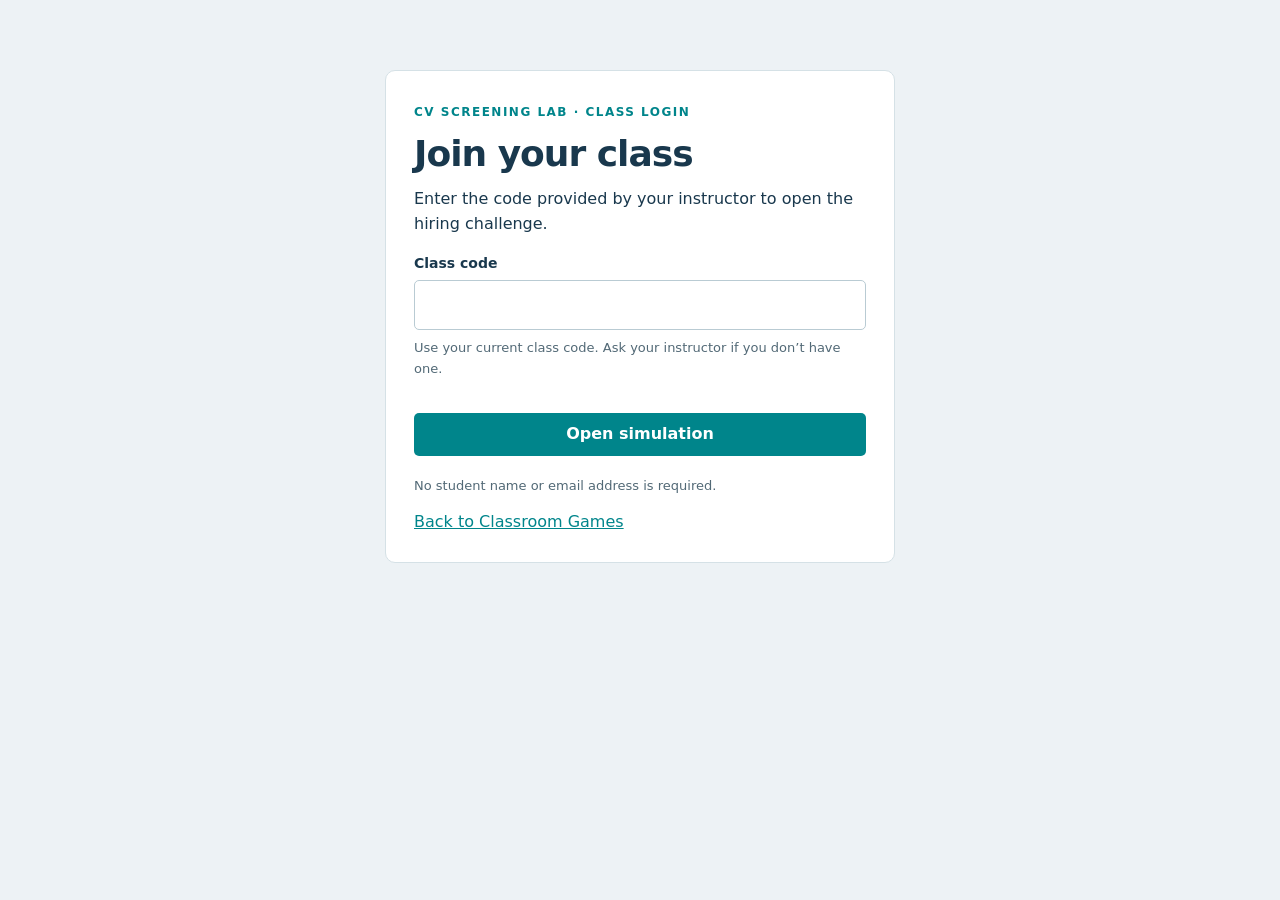
==== commit 8687d7a5: "Add MBA and EMBA class-code gate to CV Screening Lab" ====
--- a/games/cv-screening-lab/index.html
+++ b/games/cv-screening-lab/index.html
@@ -1,6 +1,6 @@
 <!doctype html><html lang="en"><head><meta charset="utf-8"><meta name="viewport" content="width=device-width,initial-scale=1"><title>CV Screening Lab | Classroom Games</title><style>
 :root{--ink:#19384d;--teal:#00858b;--muted:#526976;--line:#d5e1e6}*{box-sizing:border-box}body{margin:0;background:#edf2f5;color:var(--ink);font:16px/1.55 system-ui,sans-serif}header{background:white;border-bottom:1px solid var(--line);padding:18px max(24px,calc((100vw - 1220px)/2));display:flex;justify-content:space-between;gap:16px}a{color:var(--teal)}main{max-width:1268px;margin:auto;padding:34px 24px 60px}h1{font-size:clamp(32px,5vw,52px);line-height:1.1;margin:10px 0 14px;letter-spacing:-1.5px}h2{font-size:24px;margin:0 0 14px}h3{margin:0 0 6px;font-size:18px}p{margin:8px 0 14px}.eyebrow{font-size:12px;text-transform:uppercase;letter-spacing:1.5px;color:var(--teal);font-weight:700}.intro{max-width:860px}.notice{padding:12px 16px;background:#dcecef;border-left:4px solid var(--teal);margin:22px 0}.layout{display:grid;grid-template-columns:310px 1fr;gap:24px;align-items:start}.panel{background:white;border:1px solid var(--line);border-radius:10px;padding:24px;margin-bottom:22px}.small{font-size:13px;color:var(--muted)}label.field{display:block;font-weight:600;font-size:14px;margin:16px 0 5px}input[type=number],select{width:100%;font:inherit;padding:8px;border:1px solid #b9cbd3;border-radius:5px;color:var(--ink);background:white}input[type=checkbox]{accent-color:var(--teal);width:17px;height:17px;vertical-align:middle}.weight{display:grid;grid-template-columns:1fr 62px;gap:10px;align-items:center;margin:10px 0}.weight input{padding:5px}button{font:inherit;cursor:pointer;border:1px solid #b9cbd3;padding:9px 14px;border-radius:5px;background:white;color:var(--ink)}button.primary{background:var(--teal);color:white;border:0;font-weight:600;width:100%;margin-top:20px}button:focus-visible,a:focus-visible,input:focus-visible,select:focus-visible,summary:focus-visible{outline:3px solid #ce8800;outline-offset:3px}.row{display:flex;gap:10px;align-items:center;justify-content:space-between;flex-wrap:wrap}.metrics{display:flex;gap:25px;flex-wrap:wrap;padding:12px 0}.metrics b{font-size:25px;display:block}.scroll{overflow:auto}table{border-collapse:collapse;width:100%;font-size:14px}th,td{padding:11px 9px;text-align:left;border-bottom:1px solid var(--line);vertical-align:top}th{font-size:12px;color:var(--muted)}tr.proposed{background:#edf7f5}code{background:#eff3f5;padding:2px 4px}.status{font-weight:650}.trace{padding-left:24px;font-size:14px}.trace li{margin:9px 0}details{border-top:1px solid var(--line);padding:14px 0}summary{cursor:pointer;font-weight:600}.cv{white-space:pre-wrap;background:#f5f7f8;padding:14px;font-size:14px;line-height:1.7;border-radius:5px}.evidence{border-left:3px solid var(--teal);padding-left:12px;margin:14px 0}.error{color:#9f3026}textarea{width:100%;min-height:80px;padding:10px;font:inherit;border:1px solid #b9cbd3;border-radius:5px}.muted{color:var(--muted)}[hidden]{display:none!important}footer{color:var(--muted);font-size:13px;margin-top:28px}@media(max-width:850px){.layout{grid-template-columns:1fr}header{font-size:14px}.panel{padding:18px}}
-.choices{display:grid;grid-template-columns:repeat(2,minmax(0,1fr));gap:10px;margin:16px 0}.choice{border:1px solid var(--line);border-radius:7px;padding:12px;display:flex;gap:10px;align-items:start}.choice:has(input:checked){background:#edf7f5;border-color:var(--teal)}.phase{display:inline-block;background:#e6f2f2;border-radius:20px;padding:5px 12px;font-size:13px;font-weight:700}.interview-grid{display:grid;gap:10px;margin-top:14px}.interview-item{background:#f5f7f8;padding:14px;border-radius:7px}.answer{border-left:3px solid #ce8800;padding-left:12px;margin-top:10px}.scenario-buttons{display:flex;flex-wrap:wrap;gap:8px;margin:14px 0}button:disabled{cursor:default;opacity:.55}.progress{display:flex;gap:8px;flex-wrap:wrap;margin:14px 0}.progress span{padding:6px 10px;border:1px solid var(--line);border-radius:5px;font-size:13px}.progress .done{background:#dcecef;border-color:var(--teal)}@media(max-width:550px){.choices{grid-template-columns:1fr}}</style></head><body><header><strong>CV SCREENING LAB <span class="small"> / CLASSROOM SIMULATION</span></strong><a href="../../games.html">Classroom Games</a></header><main><div class="intro"><span class="eyebrow">Hiring / Evidence &amp; judgment</span><h1>Who makes your shortlist?</h1><p>You are the hiring team. Pick your shortlist, compare it with a screening agent, and spend a limited interview budget to investigate missing evidence.</p></div><div class="notice"><strong>Rule-based agent simulation.</strong> This browser demo follows programmed screening steps. It uses no language model or AI API, sends no CV data to a service, and incurs no AI API charges. All candidates and employers are fictional.</div><div class="layout"><aside><section class="panel"><span class="eyebrow">01 / Set the policy</span><h2>Screening criteria</h2><p class="small">Role: Project manager for Meridian’s retail expansion. Coordinate delivery schedules, budgets, and stakeholders. A certification is optional unless your team makes it required.</p><label class="field" for="minimum">Minimum relevant experience</label><select id="minimum"><option value="0">No minimum</option><option value="2">2 years</option><option value="3" selected>3 years</option><option value="5">5 years</option></select><p><label><input id="require" type="checkbox" checked> Require PMP certification</label></p><label class="field" for="mode">Evidence matching</label><select id="mode"><option value="literal">Literal keywords</option><option value="expanded">Keywords + defined synonyms</option></select><p class="small">Synonyms use a fixed dictionary, not AI understanding. Neither mode verifies the quality of a claim.</p><h3 style="margin-top:22px">Scoring weights</h3><div id="weights"></div><p class="small">Weights normalize to 100%. Experience reaches full credit at 6 years. Other criteria get credit when the chosen rule finds evidence. Unknown evidence earns no confirmed points, with possible points shown separately.</p><label class="field" for="limit">Proposed shortlist size</label><select id="limit"><option>2</option><option selected>3</option><option>4</option></select><button id="run" class="primary">Run screening workflow</button><button id="reset" style="width:100%;margin-top:10px">Reset exercise</button><p id="error" class="error" role="alert" hidden></p></section><section class="panel"><h3>Your review rationale</h3><p class="small">Select candidates after checking the evidence. The proposal is advisory.</p><textarea id="rationale" aria-label="Team review rationale" placeholder="What evidence supports your choices? What would you verify at interview?"></textarea><button id="export" style="margin-top:10px" disabled>Download review report</button></section></aside><div><section class="panel" id="challenge"><div class="row"><div><span class="eyebrow">Your hiring challenge</span><h2>Decide before the agent does</h2></div><span class="phase" id="phase">Round 1 · Your judgment</span></div><div class="progress" id="progress" aria-label="Challenge progress"></div><p>Read the CVs below and choose <strong id="pick-target">3</strong> candidates before seeing the proposal. Your first shortlist is recorded for comparison; it is not a graded “correct answer.”</p><div class="choices" id="first-picks"></div><div class="row"><button class="primary" id="lock" style="width:auto;margin:0">Lock my initial shortlist</button><span id="pick-count" class="small" role="status"></span></div><p id="challenge-message" class="small" role="status"></p><div id="interviews" hidden><hr style="border:0;border-top:1px solid var(--line);margin:22px 0"><div class="row"><h3>Investigate the unknowns</h3><strong id="budget-left"></strong></div><p class="small">You have 3 interview tokens. Each question costs one token and reveals a scripted fictional response. Responses may support a claim or reveal a limitation. Run screening again after a question to incorporate new evidence.</p><div id="questions" class="interview-grid"></div><h3 style="margin-top:22px">Sponsor challenge</h3><p class="small">Try a change in priorities and defend your decision. Each button updates the criteria; run the workflow to see the effect.</p><div class="scenario-buttons"><button id="scenario-delivery">Experienced delivery team</button><button id="scenario-budget">Budget under pressure</button></div></div><div id="decision-feedback" class="notice" hidden role="status"></div></section><section class="panel"><div class="row"><div><span class="eyebrow">02 / Inspect the workflow</span><h2>What the simulator does</h2></div><span class="small">No live AI connection</span></div><ol class="trace"><li>Read your requirements and scoring weights.</li><li>Extract experience and match evidence in each CV.</li><li>Check required criteria, calculate scores, and flag unknowns.</li><li>Propose a shortlist of candidates meeting the stated requirements.</li><li>Show evidence for your review. You retain the selection decision.</li></ol><p class="small">A future AI agent could choose tools to perform these steps and explain results in its own words. Here, the workflow and explanations are programmed and repeatable.</p></section><p id="pending" class="notice" role="status">Run the workflow to see scores and a proposed shortlist.</p><section id="results" class="panel" hidden aria-labelledby="result-heading"><div class="row"><div><span class="eyebrow">03 / Review the proposal</span><h2 id="result-heading">Screening results</h2></div><span id="review-count" class="small"></span></div><div id="metrics" class="metrics"></div><p id="comparison" class="small"></p><p class="small">Score is a rule-based evidence measure, not a hiring probability. The range shows confirmed score to possible score if unknown criteria receive full credit. Candidates needing clarification stay outside the automatic proposal.</p><div class="scroll"><table><thead><tr><th>Rank</th><th>Candidate</th><th>Score / possible</th><th>Requirement check</th><th>Proposal</th><th>Your review</th></tr></thead><tbody id="ranking"></tbody></table></div><details><summary>See this run’s tool activity and scoring rules</summary><ol id="activity" class="trace"></ol><p class="small">Confirmed score = 100 × sum(weight × criterion credit) / total weight. Experience credit = min(years / 6, 1). Each evidenced skill or certification has credit 1. Explicitly absent criteria have credit 0. Unstated criteria remain unknown. Equal scores share a rank. A candidate ID breaks ties only when a fixed shortlist size requires it; review that boundary.</p></details></section><section class="panel"><span class="eyebrow">04 / Check the evidence</span><h2>Candidate CVs and explanations</h2><p class="small">Open a CV before running, or inspect its evidence after screening. No real applicant data is used. Statements in a CV are claims to verify.</p><div id="candidates"></div></section><section class="panel"><span class="eyebrow">05 / Challenge the system</span><h2>Classroom experiments</h2><ol><li>Run literal matching with PMP required. Which candidates need clarification?</li><li>Remove the PMP requirement and run again. Did a qualification proxy exclude someone with relevant delivery evidence?</li><li>Switch to defined synonyms. Compare candidate C02’s evidence and ranking with the first run.</li><li>Increase the budget weight. Does your shortlist change? Explain why your weights suit the role.</li><li>Review an uncertain candidate manually. Identify the question you would ask before making a decision.</li></ol><h3>Discussion</h3><p>Who owns the criteria? What can keyword evidence actually establish? How should missing information and ties affect human review?</p></section></div></div><footer>UT Arlington · Classroom Games. Educational demonstration with fictional candidates, not a validated hiring system. Your review stays in this page unless you download it.</footer></main><script>
+.choices{display:grid;grid-template-columns:repeat(2,minmax(0,1fr));gap:10px;margin:16px 0}.choice{border:1px solid var(--line);border-radius:7px;padding:12px;display:flex;gap:10px;align-items:start}.choice:has(input:checked){background:#edf7f5;border-color:var(--teal)}.phase{display:inline-block;background:#e6f2f2;border-radius:20px;padding:5px 12px;font-size:13px;font-weight:700}.interview-grid{display:grid;gap:10px;margin-top:14px}.interview-item{background:#f5f7f8;padding:14px;border-radius:7px}.answer{border-left:3px solid #ce8800;padding-left:12px;margin-top:10px}.scenario-buttons{display:flex;flex-wrap:wrap;gap:8px;margin:14px 0}button:disabled{cursor:default;opacity:.55}.progress{display:flex;gap:8px;flex-wrap:wrap;margin:14px 0}.progress span{padding:6px 10px;border:1px solid var(--line);border-radius:5px;font-size:13px}.progress .done{background:#dcecef;border-color:var(--teal)}@media(max-width:550px){.choices{grid-template-columns:1fr}}.login-shell{max-width:510px;margin:70px auto;padding:28px}.login-shell h1{font-size:36px;letter-spacing:-1px}.login-shell input{width:100%;padding:12px;font:inherit;border:1px solid #b9cbd3;border-radius:5px}.session-bar{display:flex;gap:14px;align-items:center;flex-wrap:wrap;font-size:13px}.session-bar button{padding:5px 10px;font-size:13px}</style></head><body><section id="login-gate" class="panel login-shell" aria-labelledby="login-title"><span class="eyebrow">CV Screening Lab · Class login</span><h1 id="login-title">Join your class</h1><p>Enter the code provided by your instructor to open the hiring challenge.</p><form id="class-login-form"><label class="field" for="class-code">Class code</label><input id="class-code" name="code" type="password" autocomplete="off" autocapitalize="none" spellcheck="false" maxlength="80" required aria-describedby="code-help login-error"><p id="code-help" class="small">Use your current class code. Ask your instructor if you don’t have one.</p><p id="login-error" class="error" role="alert" hidden></p><button type="submit" class="primary">Open simulation</button></form><p class="small" style="margin-top:20px">No student name or email address is required.</p><a href="../../games.html">Back to Classroom Games</a></section><div id="class-lab" hidden><header><strong>CV SCREENING LAB <span class="small"> / CLASSROOM SIMULATION</span></strong><div class="session-bar"><span>Class: <strong id="class-name"></strong></span><button id="class-sign-out" type="button">Sign out</button><a href="../../games.html">Classroom Games</a></div></header><main><div class="intro"><span class="eyebrow">Hiring / Evidence &amp; judgment</span><h1>Who makes your shortlist?</h1><p>You are the hiring team. Pick your shortlist, compare it with a screening agent, and spend a limited interview budget to investigate missing evidence.</p></div><div class="notice"><strong>Rule-based agent simulation.</strong> This browser demo follows programmed screening steps. It uses no language model or AI API, sends no CV data to a service, and incurs no AI API charges. All candidates and employers are fictional.</div><div class="layout"><aside><section class="panel"><span class="eyebrow">01 / Set the policy</span><h2>Screening criteria</h2><p class="small">Role: Project manager for Meridian’s retail expansion. Coordinate delivery schedules, budgets, and stakeholders. A certification is optional unless your team makes it required.</p><label class="field" for="minimum">Minimum relevant experience</label><select id="minimum"><option value="0">No minimum</option><option value="2">2 years</option><option value="3" selected>3 years</option><option value="5">5 years</option></select><p><label><input id="require" type="checkbox" checked> Require PMP certification</label></p><label class="field" for="mode">Evidence matching</label><select id="mode"><option value="literal">Literal keywords</option><option value="expanded">Keywords + defined synonyms</option></select><p class="small">Synonyms use a fixed dictionary, not AI understanding. Neither mode verifies the quality of a claim.</p><h3 style="margin-top:22px">Scoring weights</h3><div id="weights"></div><p class="small">Weights normalize to 100%. Experience reaches full credit at 6 years. Other criteria get credit when the chosen rule finds evidence. Unknown evidence earns no confirmed points, with possible points shown separately.</p><label class="field" for="limit">Proposed shortlist size</label><select id="limit"><option>2</option><option selected>3</option><option>4</option></select><button id="run" class="primary">Run screening workflow</button><button id="reset" style="width:100%;margin-top:10px">Reset exercise</button><p id="error" class="error" role="alert" hidden></p></section><section class="panel"><h3>Your review rationale</h3><p class="small">Select candidates after checking the evidence. The proposal is advisory.</p><textarea id="rationale" aria-label="Team review rationale" placeholder="What evidence supports your choices? What would you verify at interview?"></textarea><button id="export" style="margin-top:10px" disabled>Download review report</button></section></aside><div><section class="panel" id="challenge"><div class="row"><div><span class="eyebrow">Your hiring challenge</span><h2>Decide before the agent does</h2></div><span class="phase" id="phase">Round 1 · Your judgment</span></div><div class="progress" id="progress" aria-label="Challenge progress"></div><p>Read the CVs below and choose <strong id="pick-target">3</strong> candidates before seeing the proposal. Your first shortlist is recorded for comparison; it is not a graded “correct answer.”</p><div class="choices" id="first-picks"></div><div class="row"><button class="primary" id="lock" style="width:auto;margin:0">Lock my initial shortlist</button><span id="pick-count" class="small" role="status"></span></div><p id="challenge-message" class="small" role="status"></p><div id="interviews" hidden><hr style="border:0;border-top:1px solid var(--line);margin:22px 0"><div class="row"><h3>Investigate the unknowns</h3><strong id="budget-left"></strong></div><p class="small">You have 3 interview tokens. Each question costs one token and reveals a scripted fictional response. Responses may support a claim or reveal a limitation. Run screening again after a question to incorporate new evidence.</p><div id="questions" class="interview-grid"></div><h3 style="margin-top:22px">Sponsor challenge</h3><p class="small">Try a change in priorities and defend your decision. Each button updates the criteria; run the workflow to see the effect.</p><div class="scenario-buttons"><button id="scenario-delivery">Experienced delivery team</button><button id="scenario-budget">Budget under pressure</button></div></div><div id="decision-feedback" class="notice" hidden role="status"></div></section><section class="panel"><div class="row"><div><span class="eyebrow">02 / Inspect the workflow</span><h2>What the simulator does</h2></div><span class="small">No live AI connection</span></div><ol class="trace"><li>Read your requirements and scoring weights.</li><li>Extract experience and match evidence in each CV.</li><li>Check required criteria, calculate scores, and flag unknowns.</li><li>Propose a shortlist of candidates meeting the stated requirements.</li><li>Show evidence for your review. You retain the selection decision.</li></ol><p class="small">A future AI agent could choose tools to perform these steps and explain results in its own words. Here, the workflow and explanations are programmed and repeatable.</p></section><p id="pending" class="notice" role="status">Run the workflow to see scores and a proposed shortlist.</p><section id="results" class="panel" hidden aria-labelledby="result-heading"><div class="row"><div><span class="eyebrow">03 / Review the proposal</span><h2 id="result-heading">Screening results</h2></div><span id="review-count" class="small"></span></div><div id="metrics" class="metrics"></div><p id="comparison" class="small"></p><p class="small">Score is a rule-based evidence measure, not a hiring probability. The range shows confirmed score to possible score if unknown criteria receive full credit. Candidates needing clarification stay outside the automatic proposal.</p><div class="scroll"><table><thead><tr><th>Rank</th><th>Candidate</th><th>Score / possible</th><th>Requirement check</th><th>Proposal</th><th>Your review</th></tr></thead><tbody id="ranking"></tbody></table></div><details><summary>See this run’s tool activity and scoring rules</summary><ol id="activity" class="trace"></ol><p class="small">Confirmed score = 100 × sum(weight × criterion credit) / total weight. Experience credit = min(years / 6, 1). Each evidenced skill or certification has credit 1. Explicitly absent criteria have credit 0. Unstated criteria remain unknown. Equal scores share a rank. A candidate ID breaks ties only when a fixed shortlist size requires it; review that boundary.</p></details></section><section class="panel"><span class="eyebrow">04 / Check the evidence</span><h2>Candidate CVs and explanations</h2><p class="small">Open a CV before running, or inspect its evidence after screening. No real applicant data is used. Statements in a CV are claims to verify.</p><div id="candidates"></div></section><section class="panel"><span class="eyebrow">05 / Challenge the system</span><h2>Classroom experiments</h2><ol><li>Run literal matching with PMP required. Which candidates need clarification?</li><li>Remove the PMP requirement and run again. Did a qualification proxy exclude someone with relevant delivery evidence?</li><li>Switch to defined synonyms. Compare candidate C02’s evidence and ranking with the first run.</li><li>Increase the budget weight. Does your shortlist change? Explain why your weights suit the role.</li><li>Review an uncertain candidate manually. Identify the question you would ask before making a decision.</li></ol><h3>Discussion</h3><p>Who owns the criteria? What can keyword evidence actually establish? How should missing information and ties affect human review?</p></section></div></div><footer>UT Arlington · Classroom Games. Educational demonstration with fictional candidates, not a validated hiring system. Your review stays in this page unless you download it.</footer></main></div><script>
 const definitions=[['experience','Relevant experience',25],['schedule','Scheduling',25],['budget','Budget management',20],['stakeholders','Stakeholder coordination',20],['certification','PMP certification',10]];
 const cvs=[
 {id:'C01',title:'Retail delivery manager',text:'Relevant project management experience: 5 years.\nLed three store openings with milestone schedules and risk registers.\nManaged a SGD 900,000 budget and tracked forecast variance.\nCoordinated stakeholders across landlords, contractors, and store teams.\nCertification: PMP.'},
@@ -40,4 +40,14 @@
 $('questions').addEventListener('click',e=>{const id=e.target.dataset.question;if(!baseline||!questions.some(q=>q.id===id)||clarifications.has(id)||clarifications.size>=3)return;clarifications.set(id,true);dirty();candidateView(null);challengeView();$('challenge-message').textContent='Interview evidence added. Run the workflow again to update the proposal.';});
 function sponsorScenario(kind){if(kind==='delivery'){$('minimum').value='5';$('require').checked=false;$('mode').value='expanded';const w=[35,35,10,20,0];definitions.forEach(([k],i)=>$('w-'+k).value=w[i]);}else{$('minimum').value='3';$('require').checked=false;$('mode').value='expanded';const w=[15,15,50,20,0];definitions.forEach(([k],i)=>$('w-'+k).value=w[i]);}dirty();$('challenge-message').textContent=kind==='delivery'?'Sponsor challenge: prioritize experience and scheduling for a demanding rollout. Run again and defend your choice.':'Sponsor challenge: prioritize budget management after a funding cut. Run again and defend your choice.';}
 $('scenario-delivery').addEventListener('click',()=>sponsorScenario('delivery'));$('scenario-budget').addEventListener('click',()=>sponsorScenario('budget'));
+</script><script>
+// Classroom convenience gate. Codes and lab source are public on GitHub Pages.
+// Increase sessionRevision when changing or withdrawing codes.
+const sessionRevision=1,sessionKey='cv-screening-lab-class-session';
+const courseClasses=[{id:'project-management-mba',name:'Project Management MBA',code:'mba5364',enabled:true},{id:'project-management-emba',name:'Project Management EMBA',code:'emba5364',enabled:true}];
+function activeClass(){try{const session=JSON.parse(sessionStorage.getItem(sessionKey));if(session?.revision!==sessionRevision)return null;return courseClasses.find(c=>c.enabled&&c.id===session.classId)||null;}catch{return null;}}
+function showClassGate(){const course=activeClass();document.getElementById('login-gate').hidden=!!course;document.getElementById('class-lab').hidden=!course;document.getElementById('class-name').textContent=course?.name||'';document.title=course?'CV Screening Lab | Classroom Games':'Class login | CV Screening Lab';}
+document.getElementById('class-login-form').addEventListener('submit',e=>{e.preventDefault();const input=document.getElementById('class-code'),error=document.getElementById('login-error'),course=courseClasses.find(c=>c.enabled&&c.code===input.value.trim());error.hidden=true;if(!course){error.textContent='That code is not recognized. Check the code provided by your instructor.';error.hidden=false;input.focus();return;}try{sessionStorage.setItem(sessionKey,JSON.stringify({classId:course.id,revision:sessionRevision}));}catch{error.textContent='Browser tab storage is unavailable. Enable it to enter the simulation.';error.hidden=false;return;}input.value='';showClassGate();document.getElementById('minimum').focus();});
+document.getElementById('class-sign-out').addEventListener('click',()=>{try{sessionStorage.removeItem(sessionKey);}catch{}window.location.reload();});
+showClassGate();
 </script></body></html>
